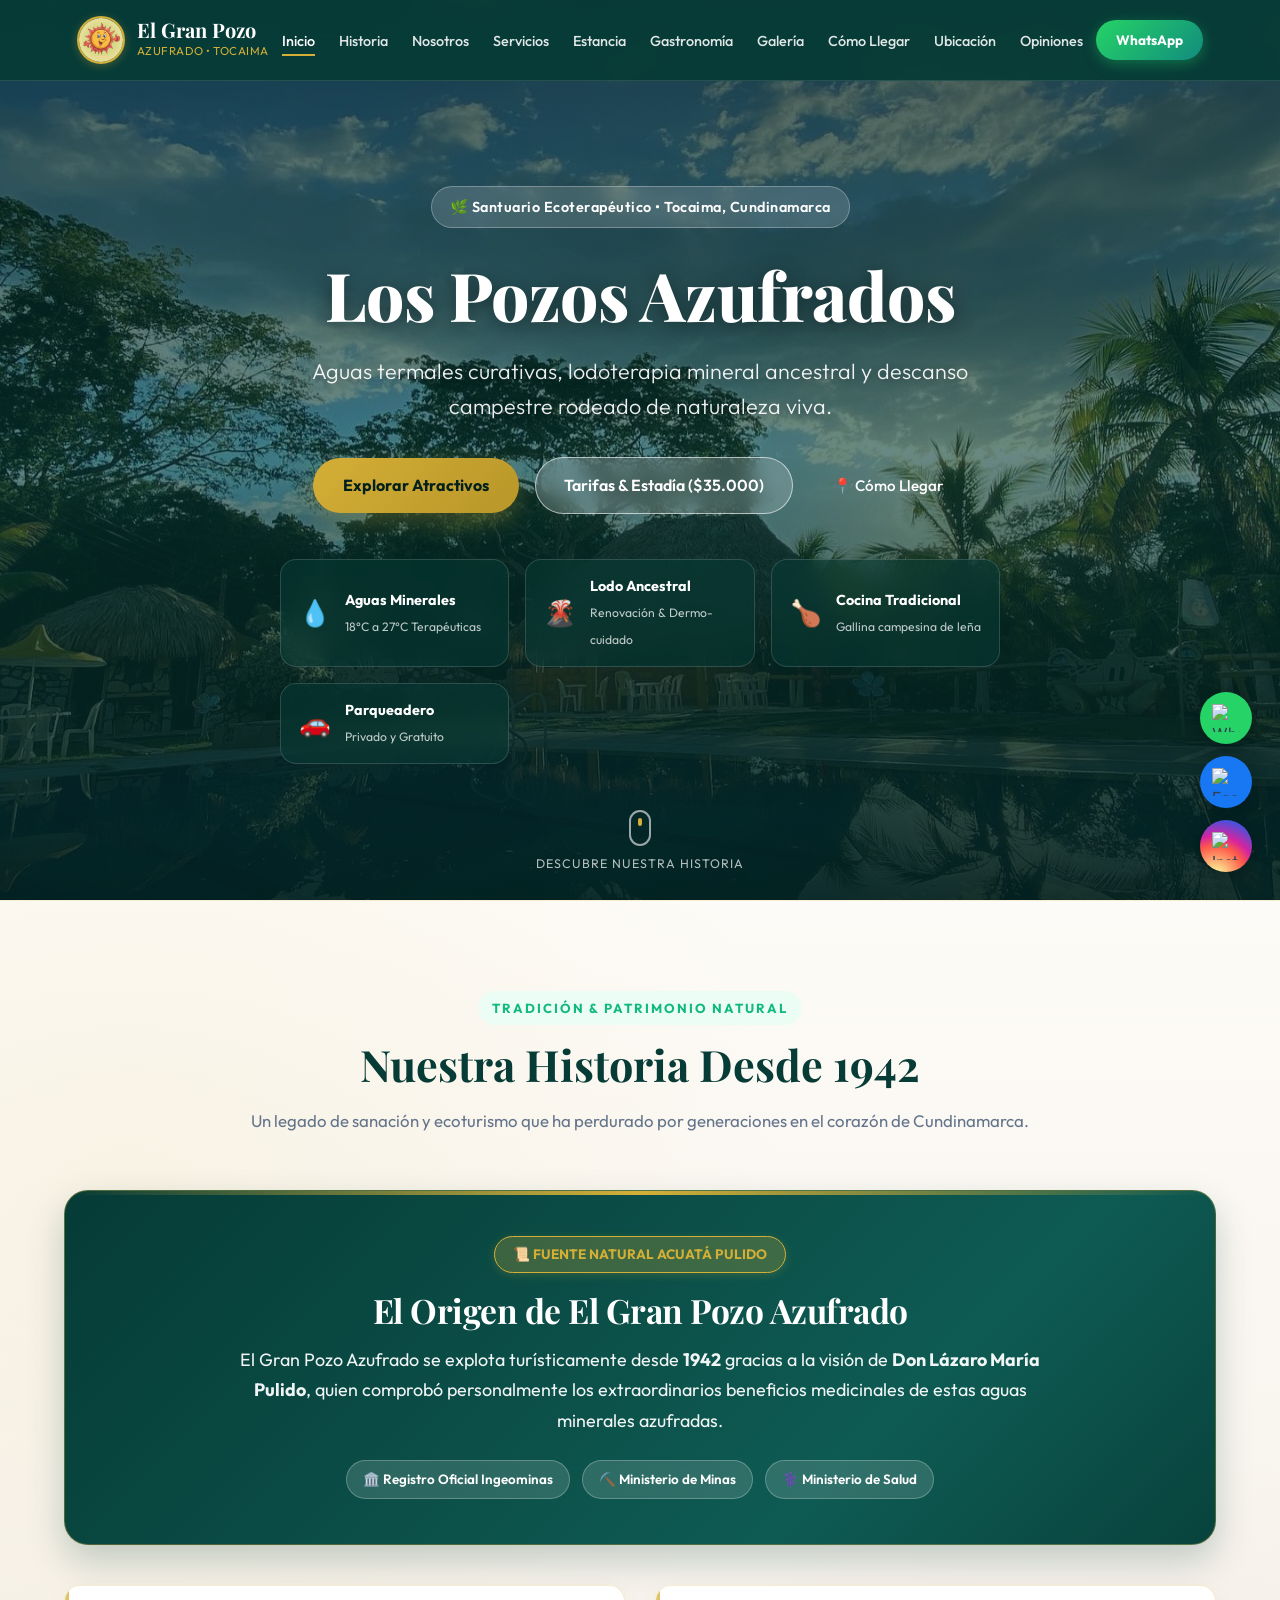
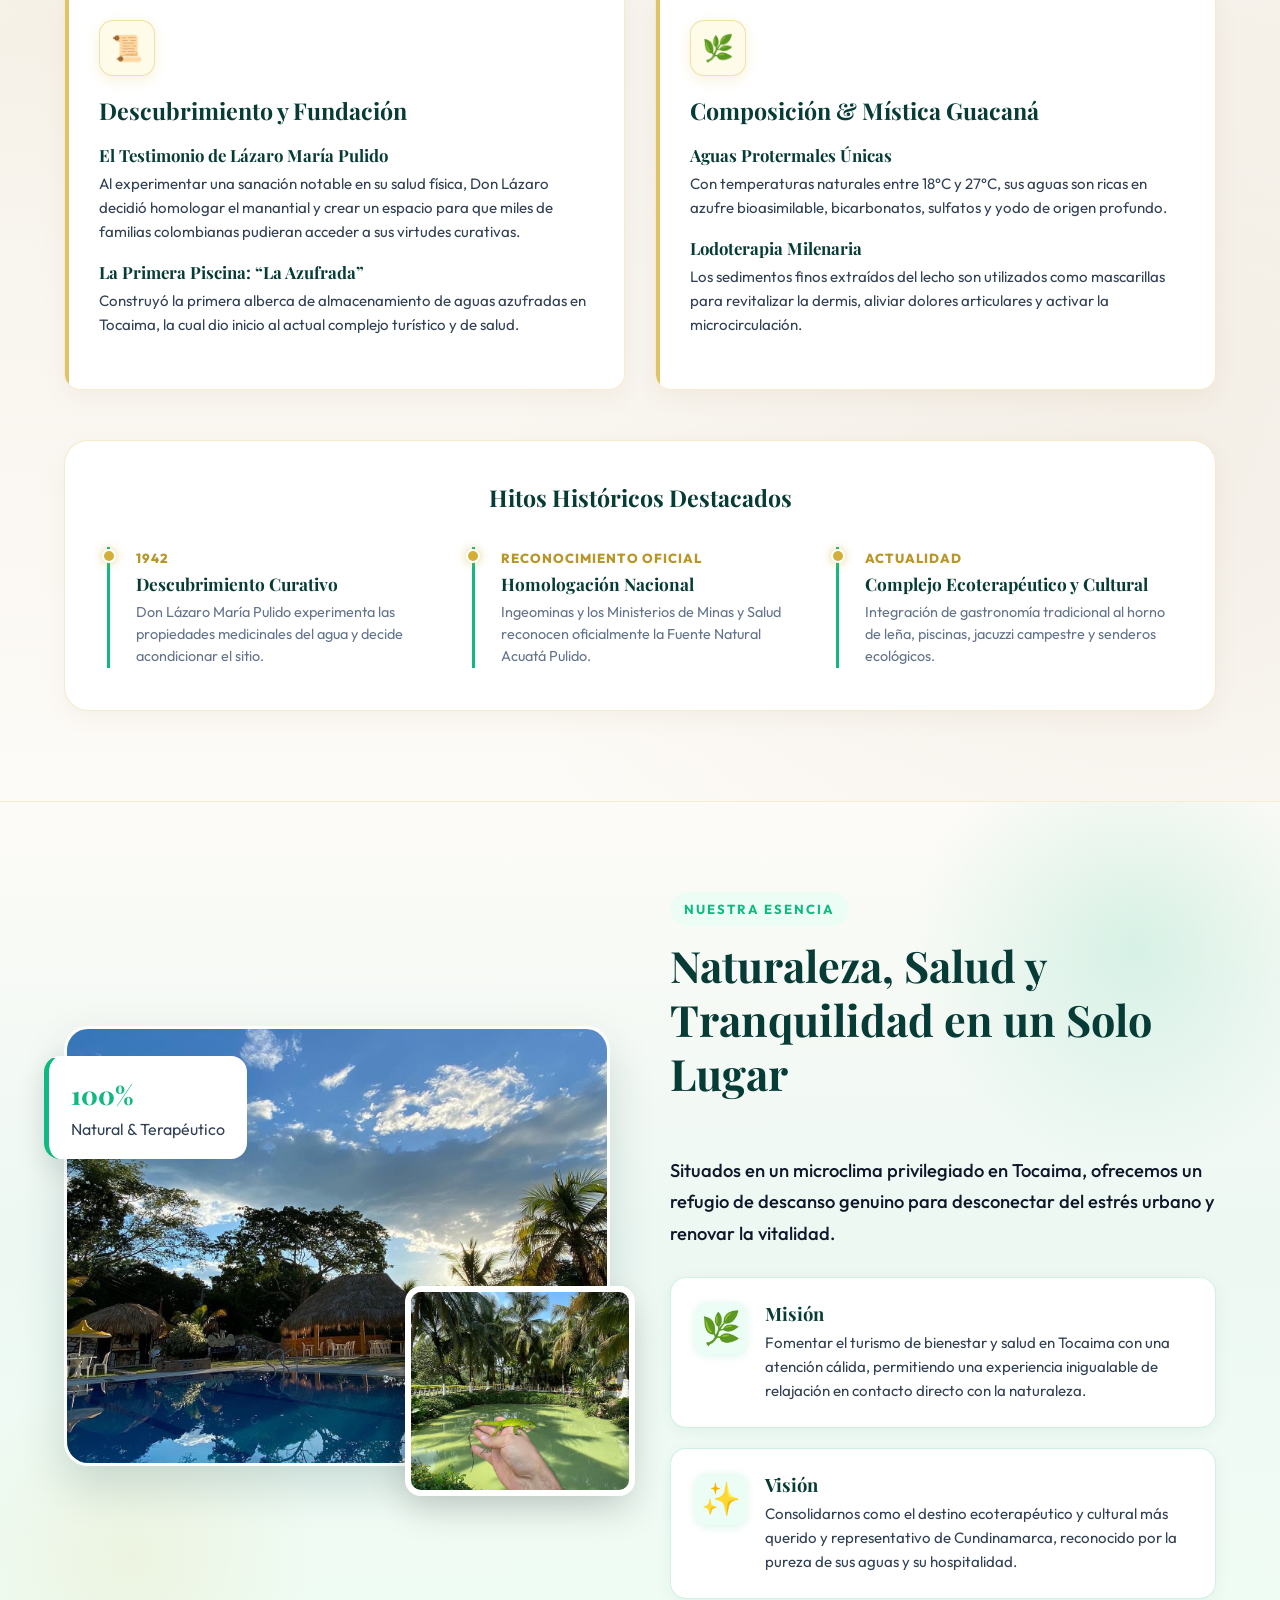
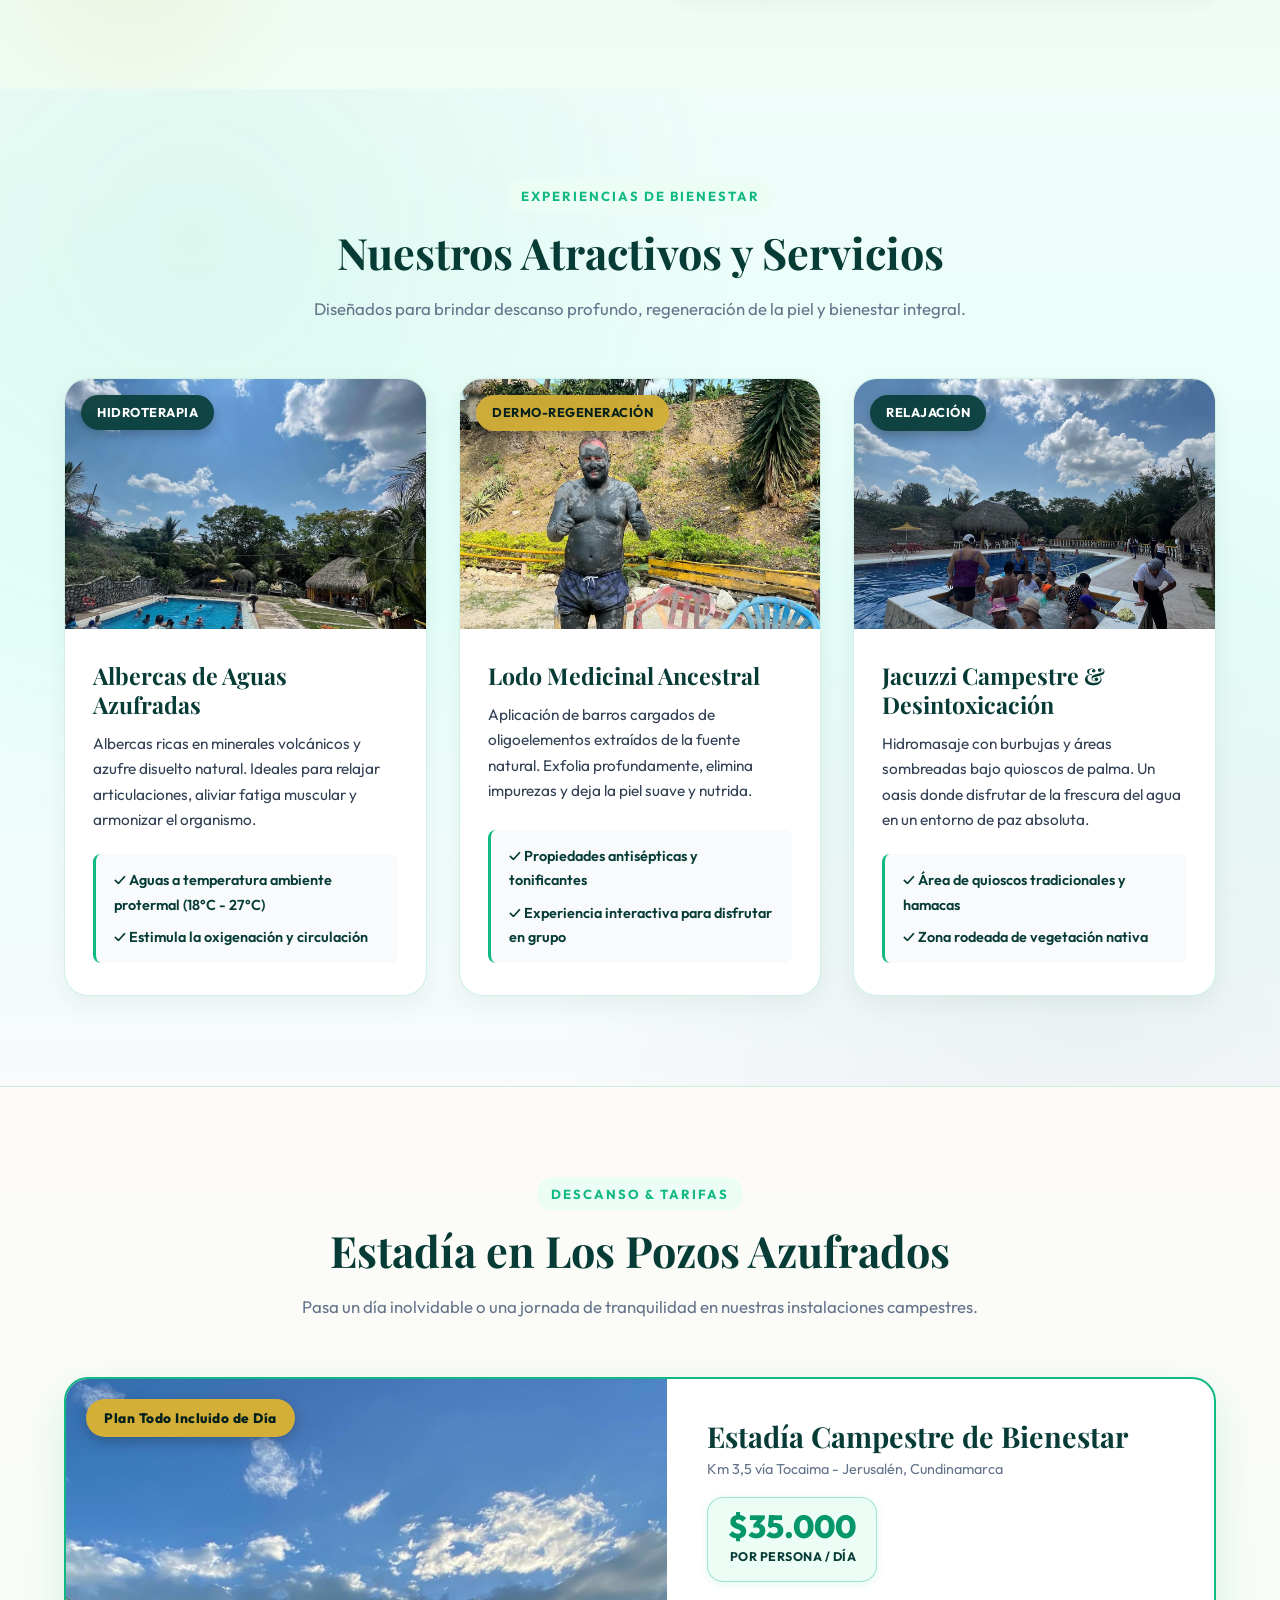
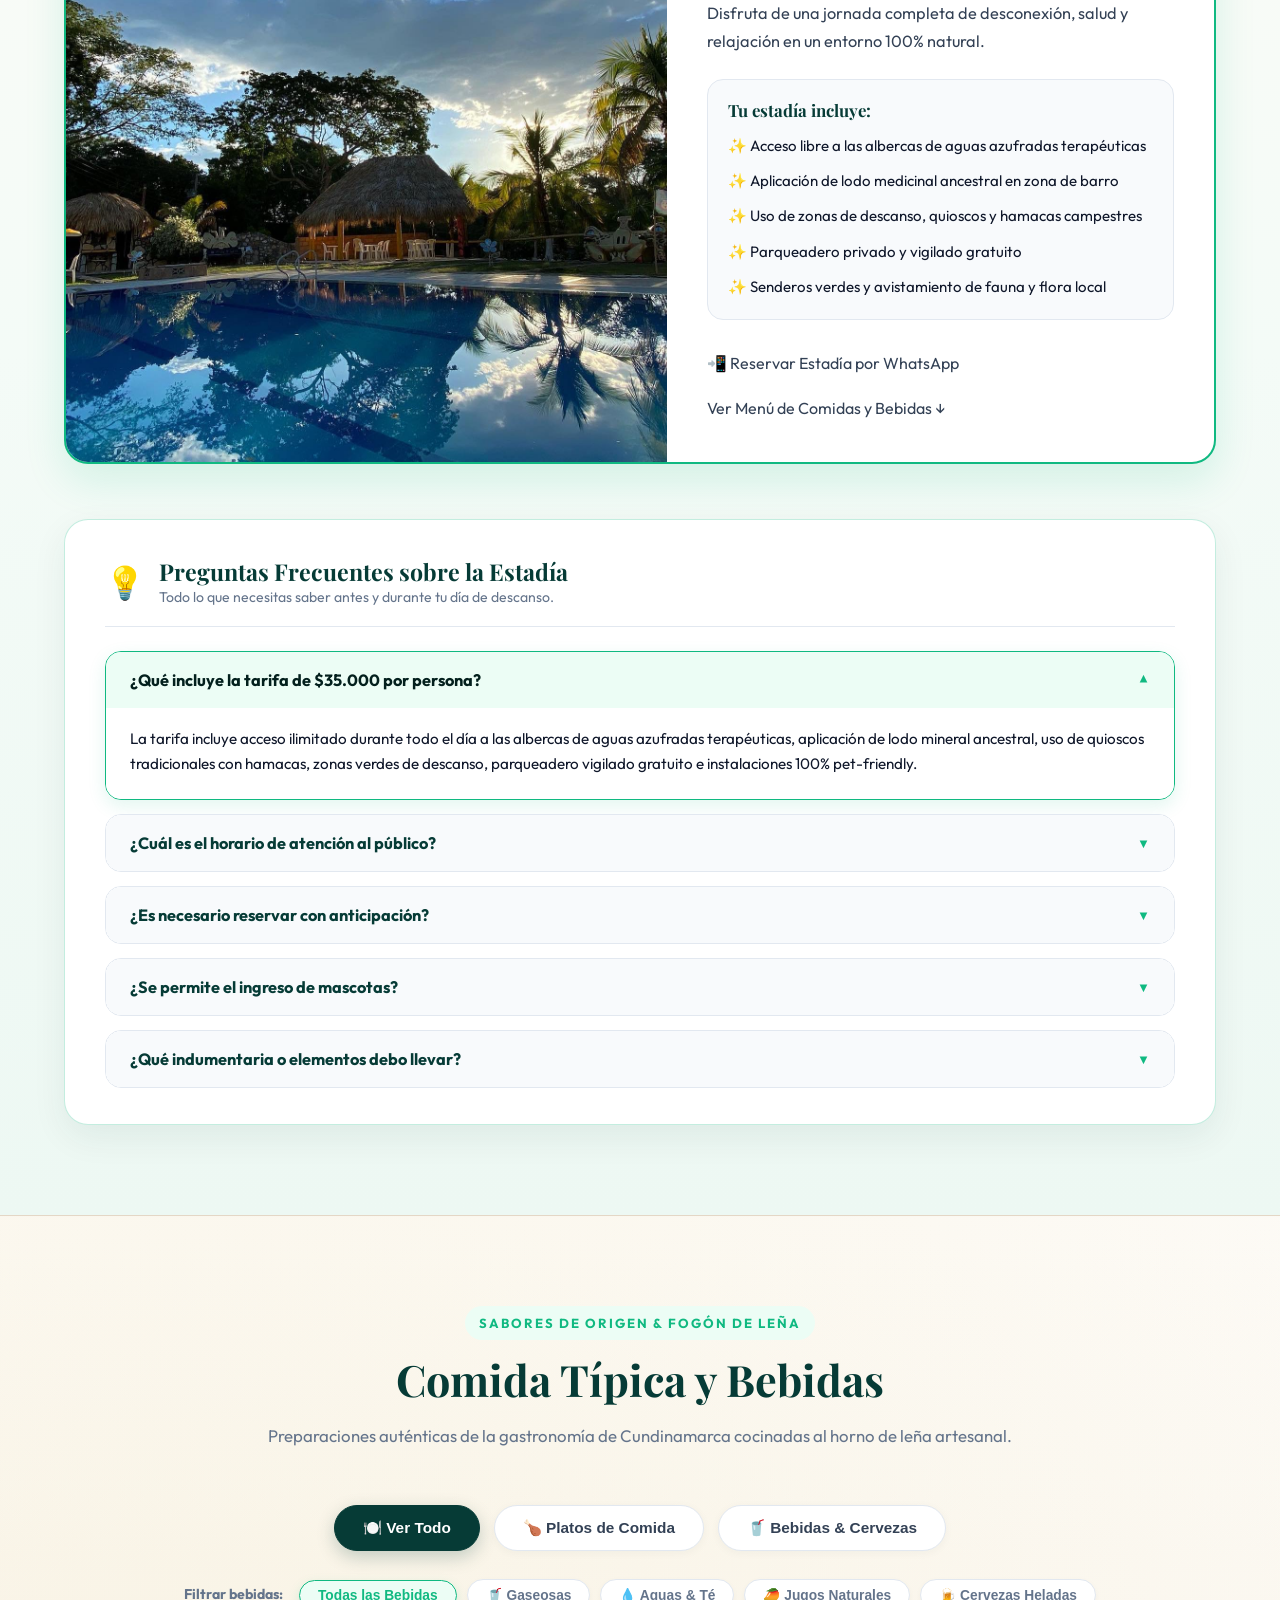
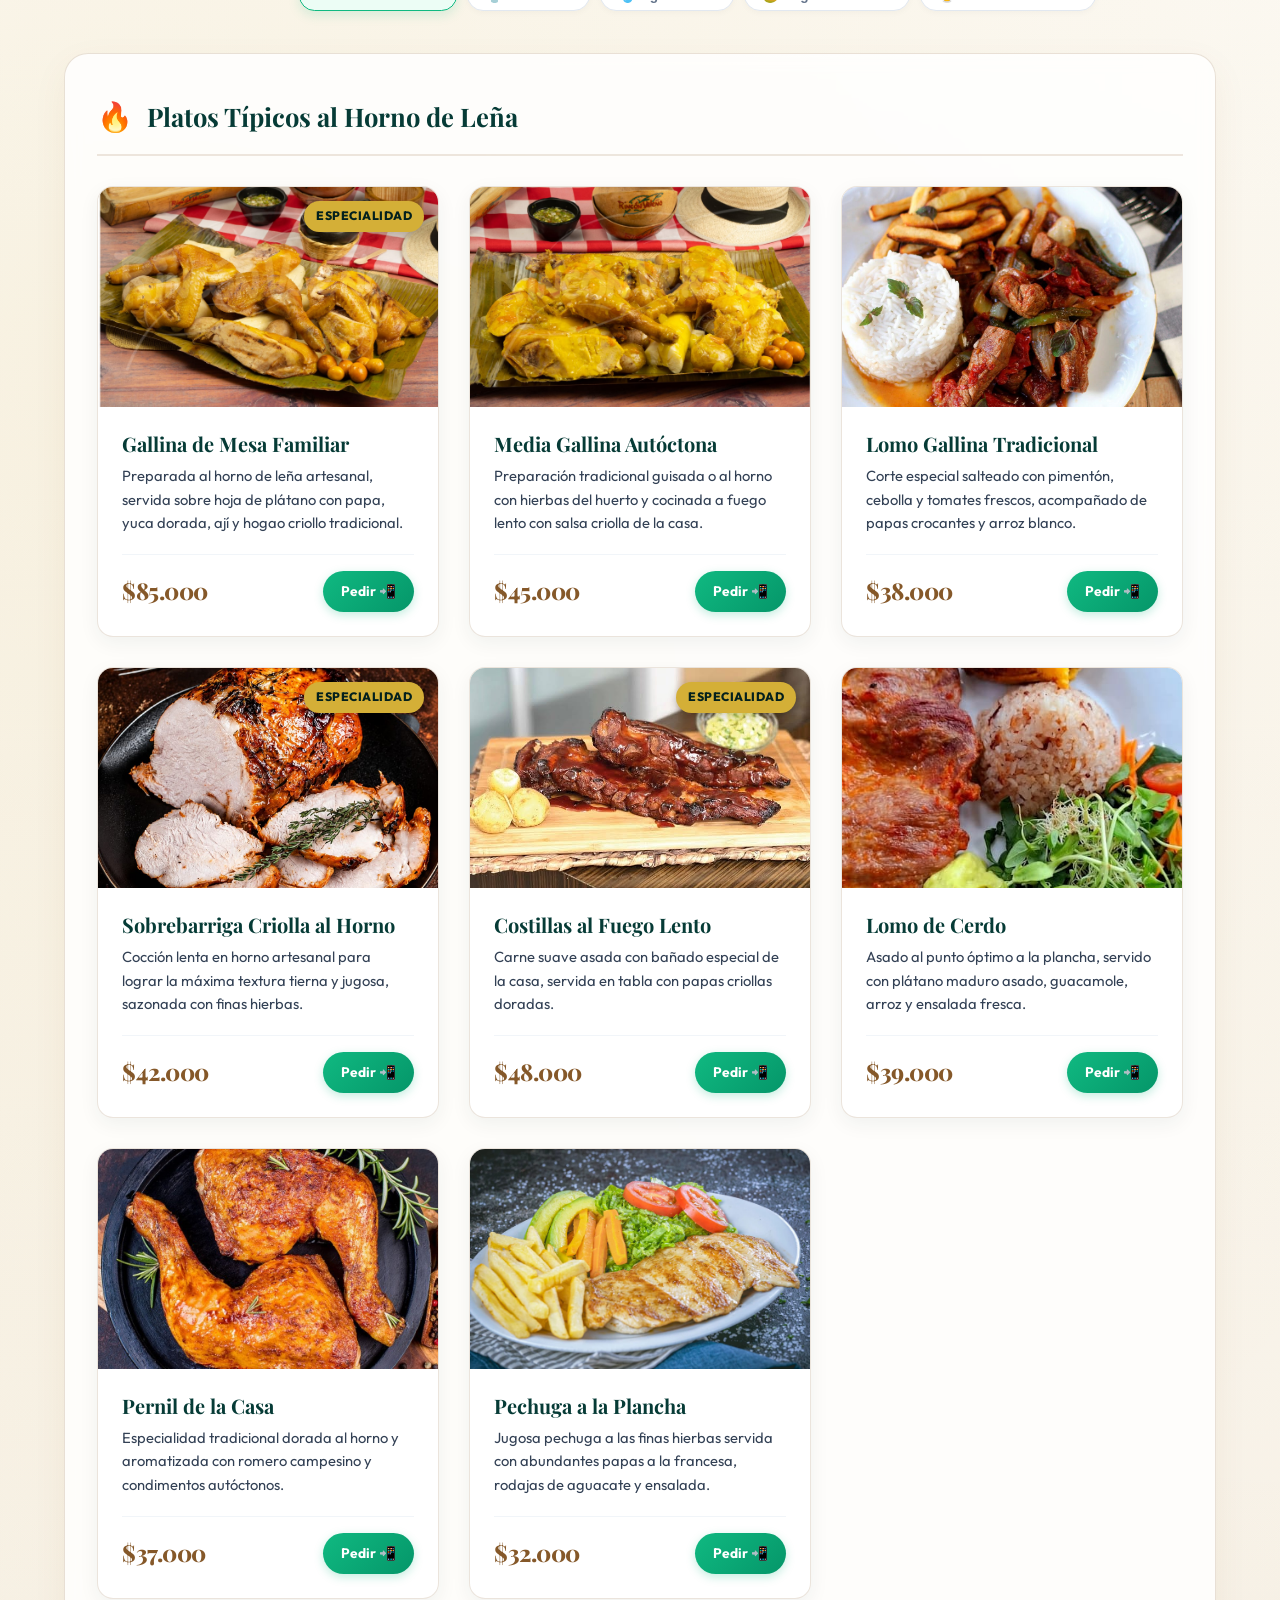
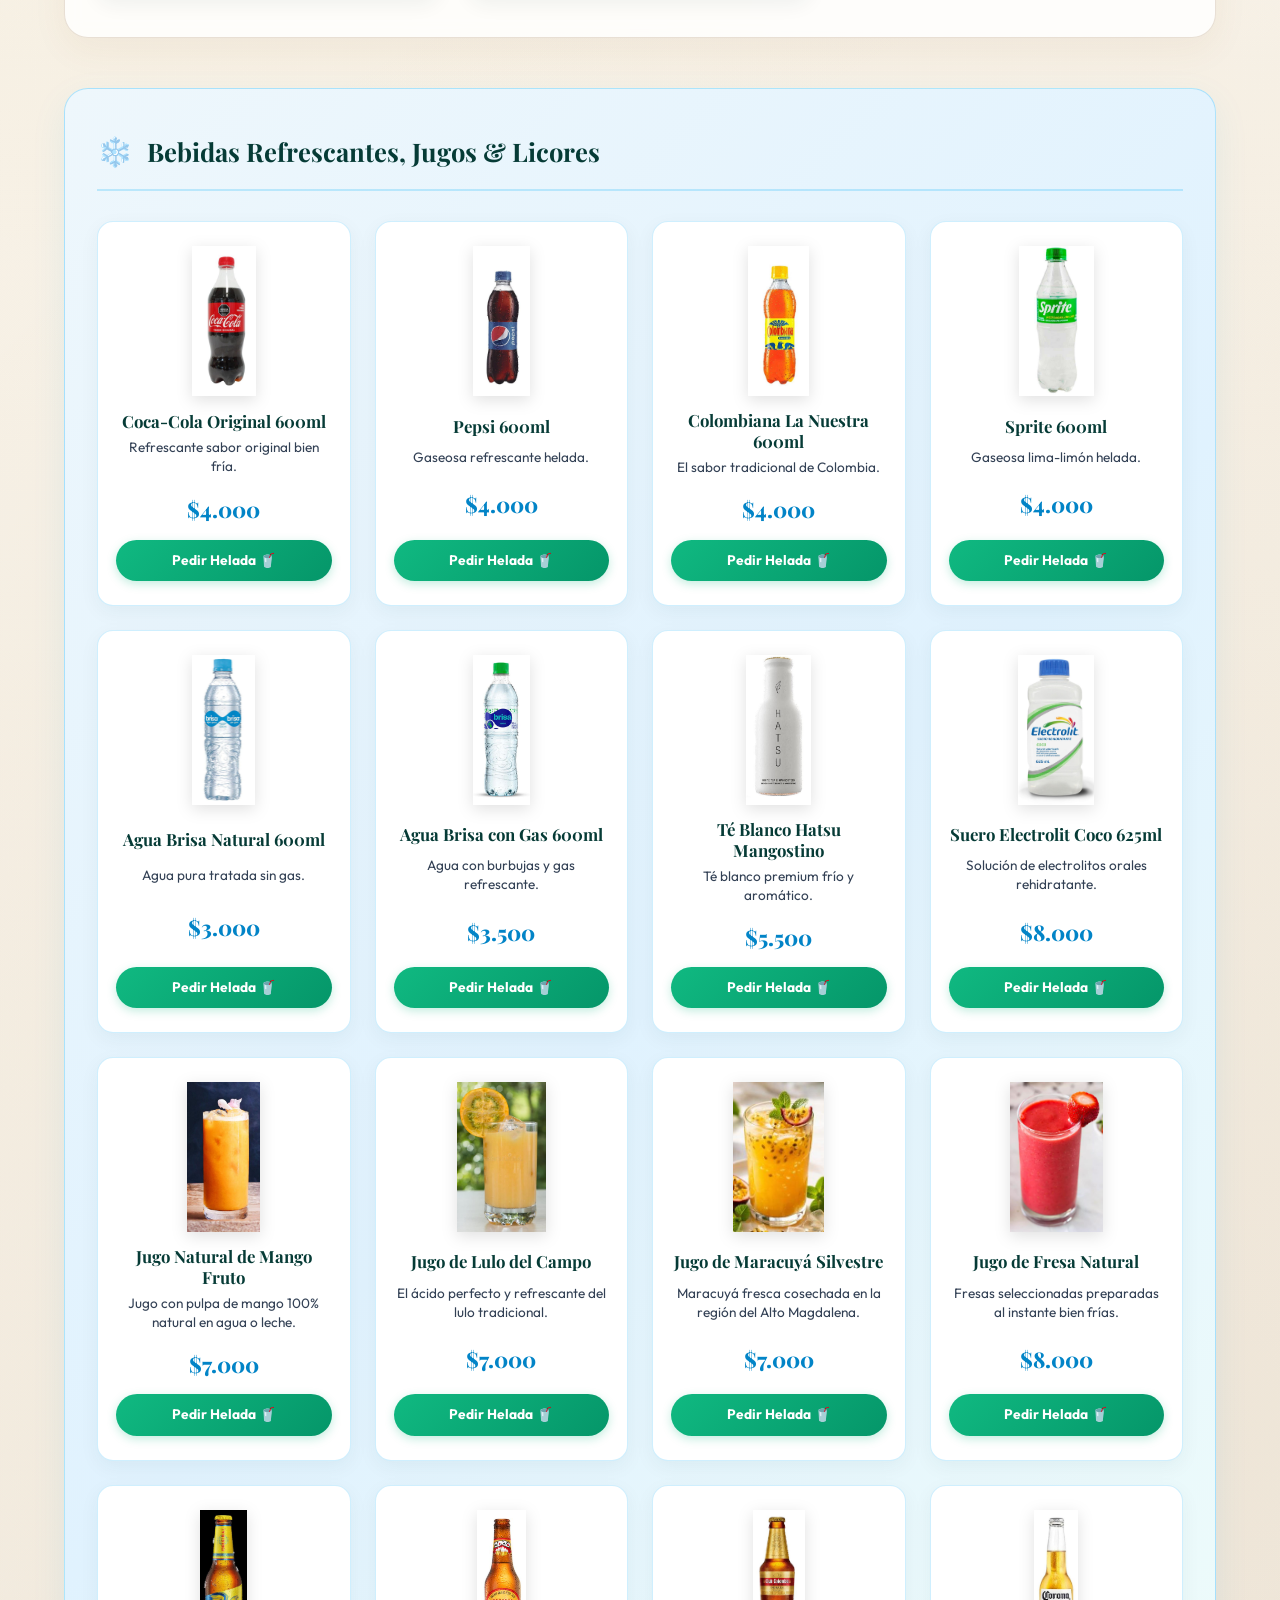
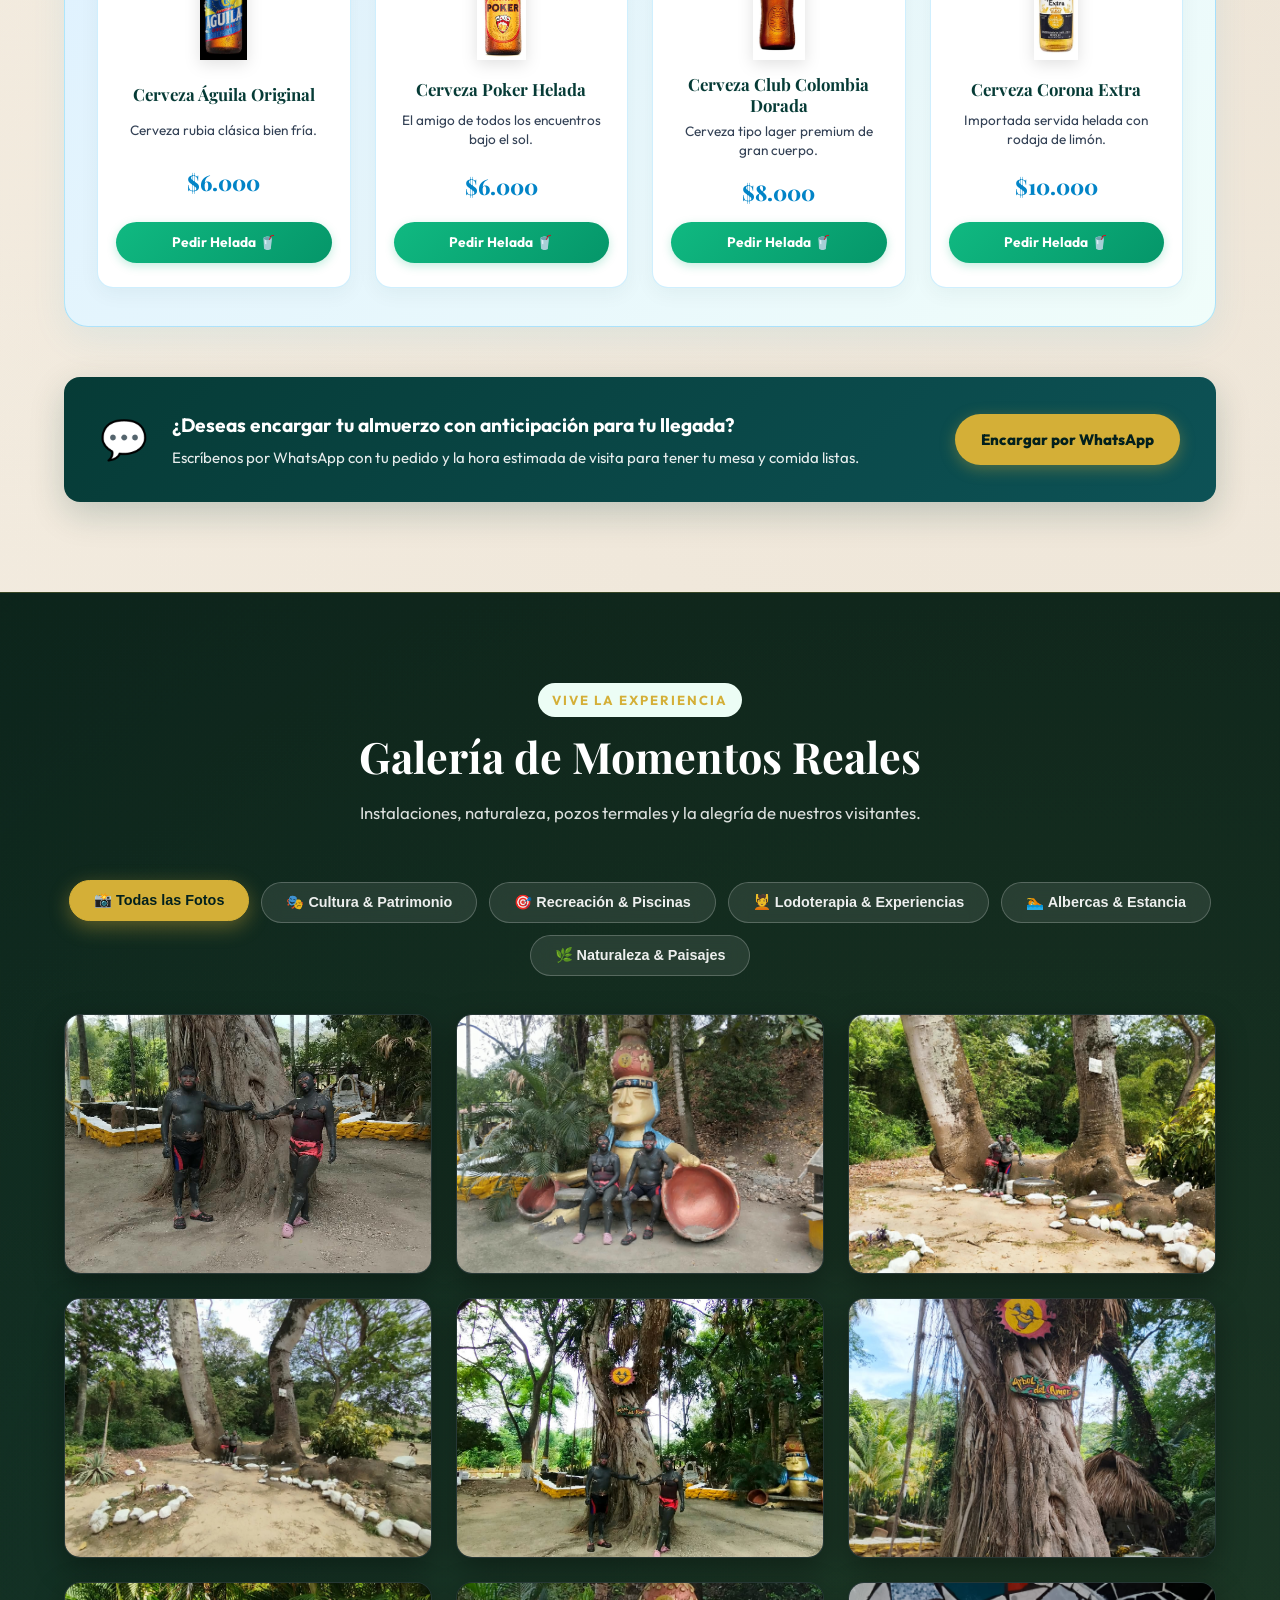
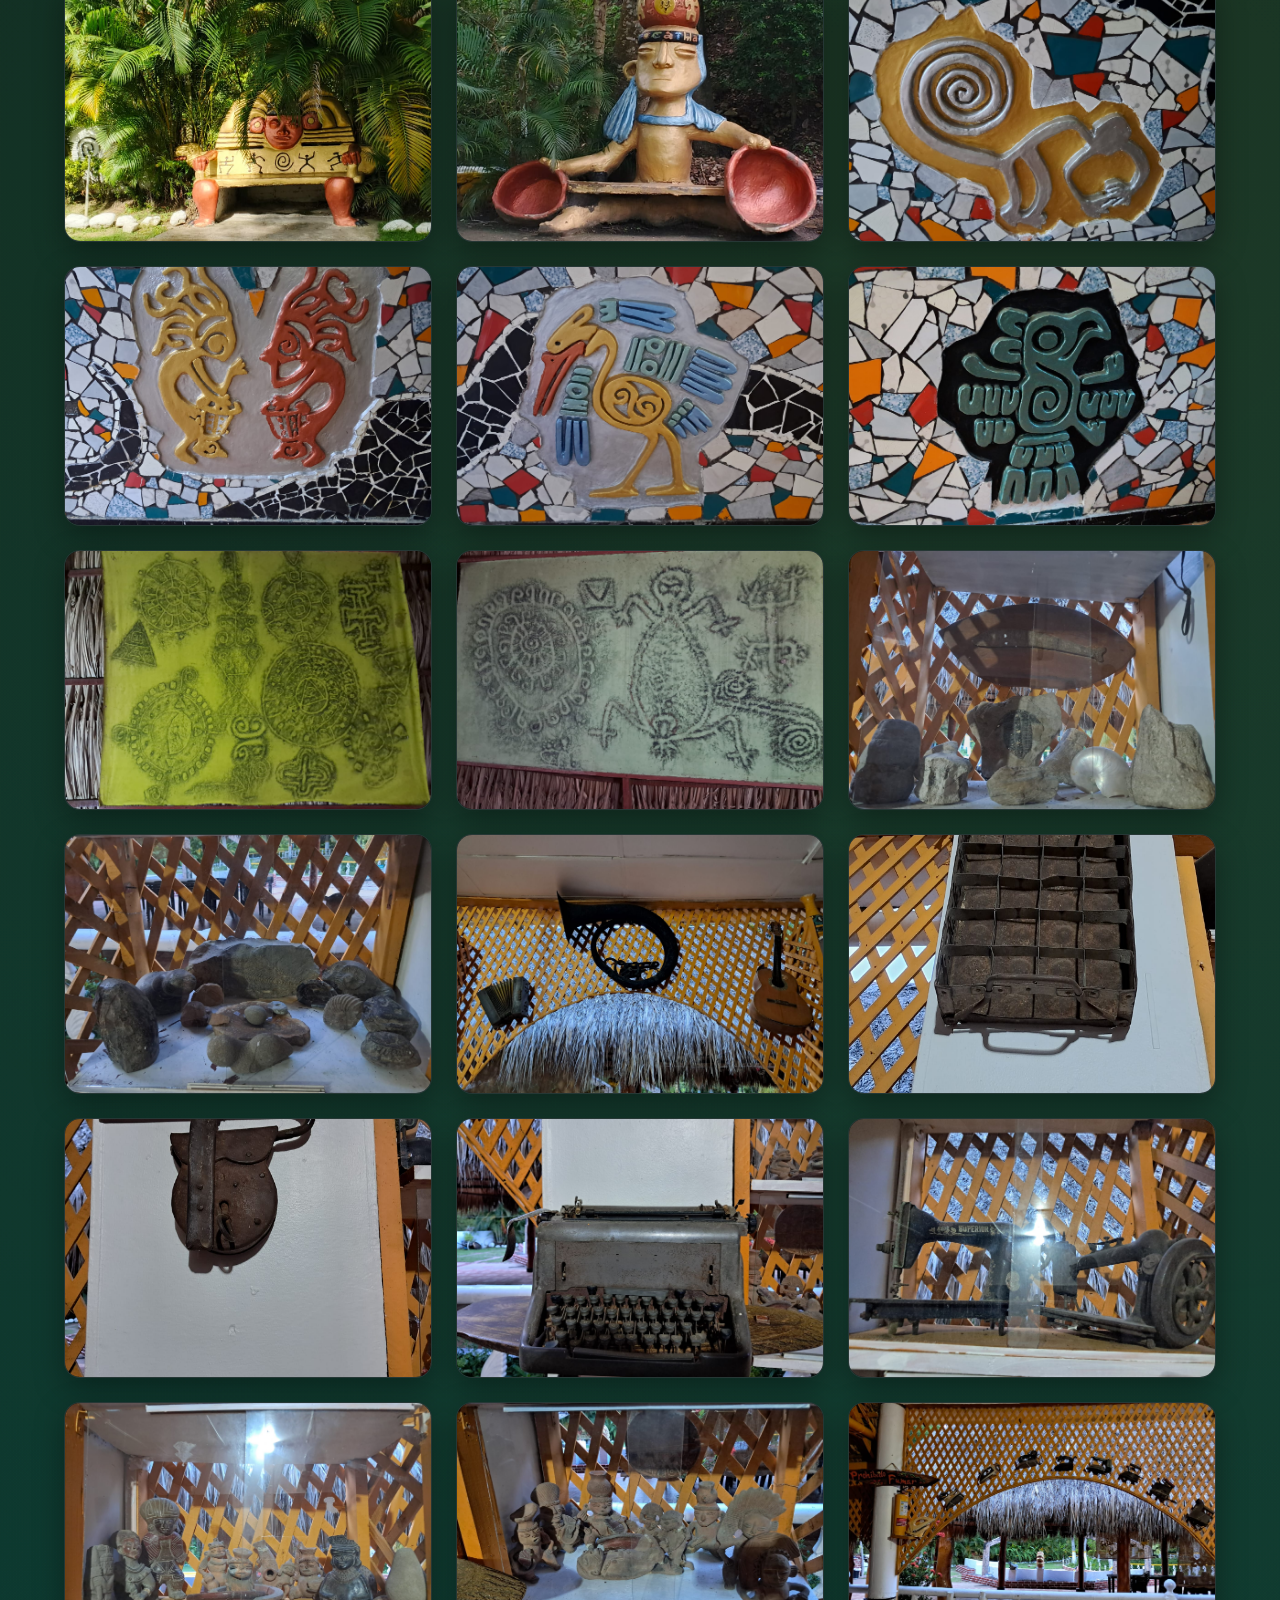
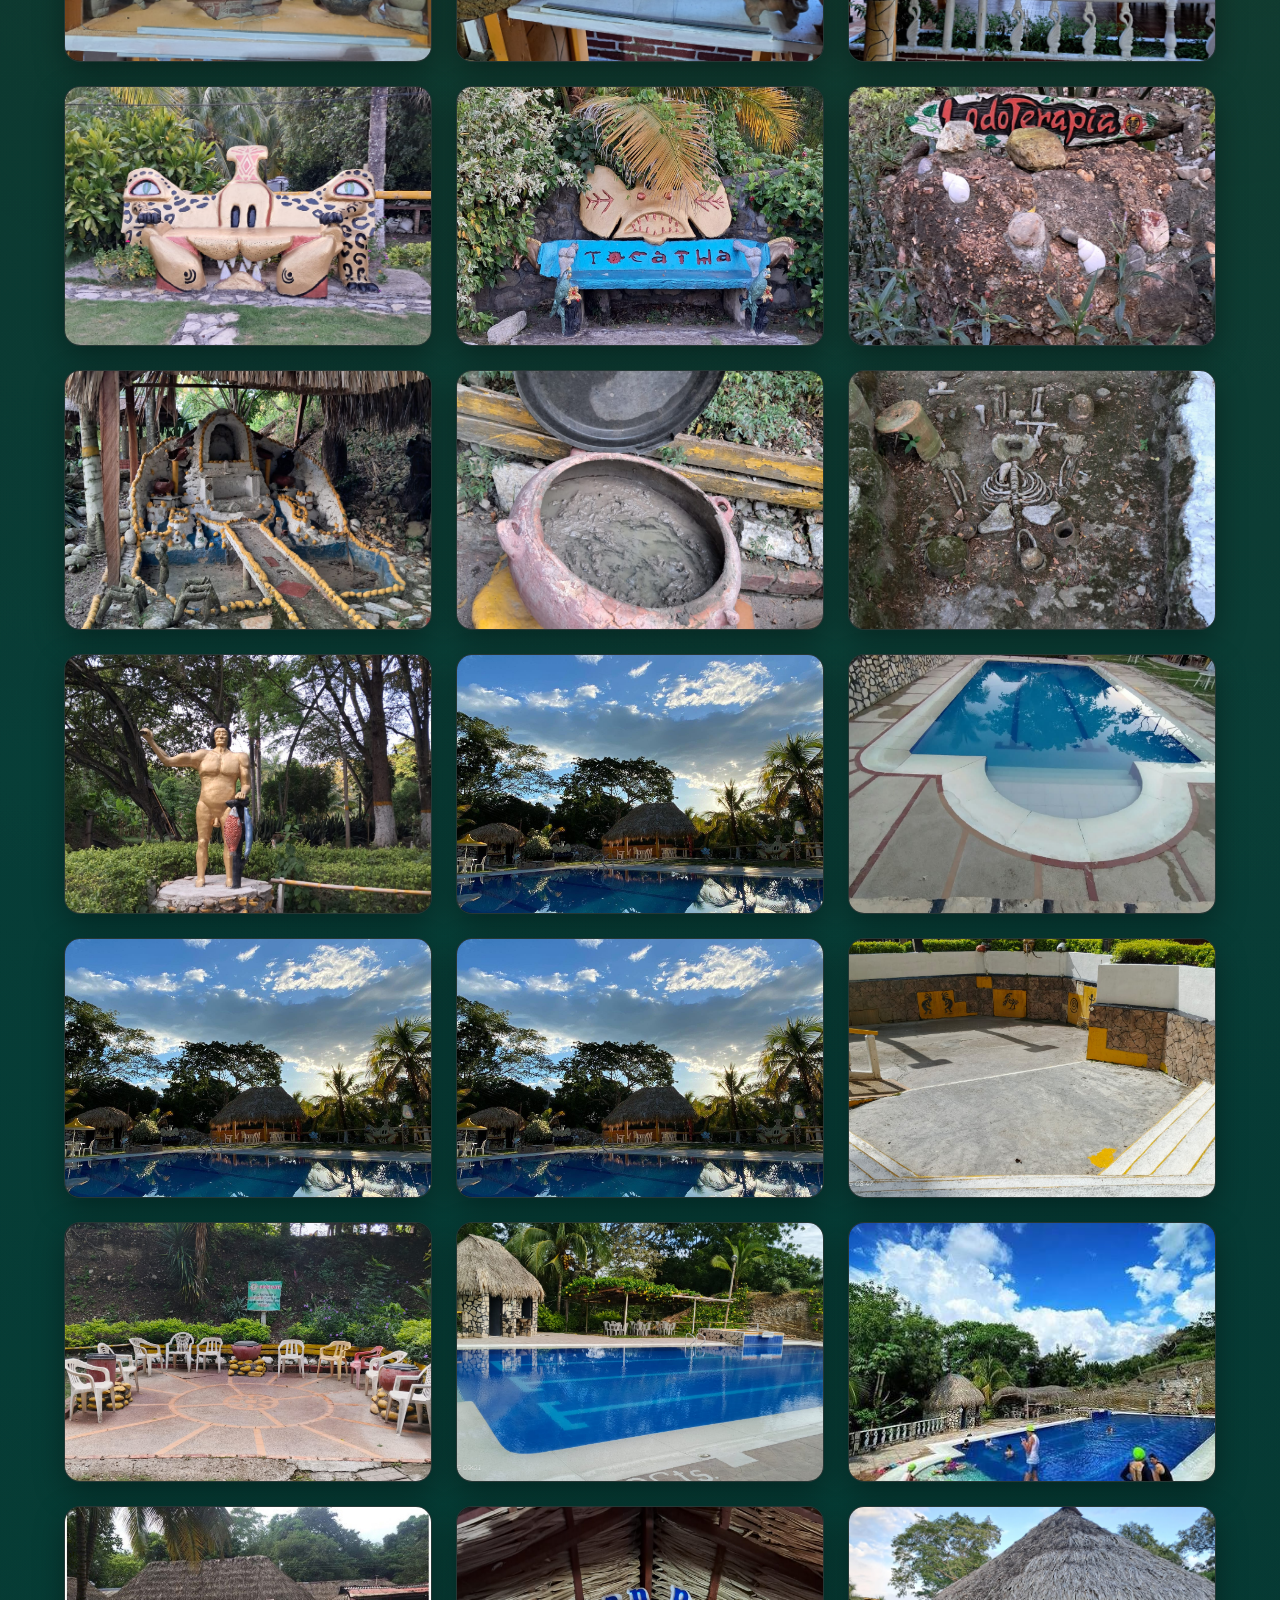
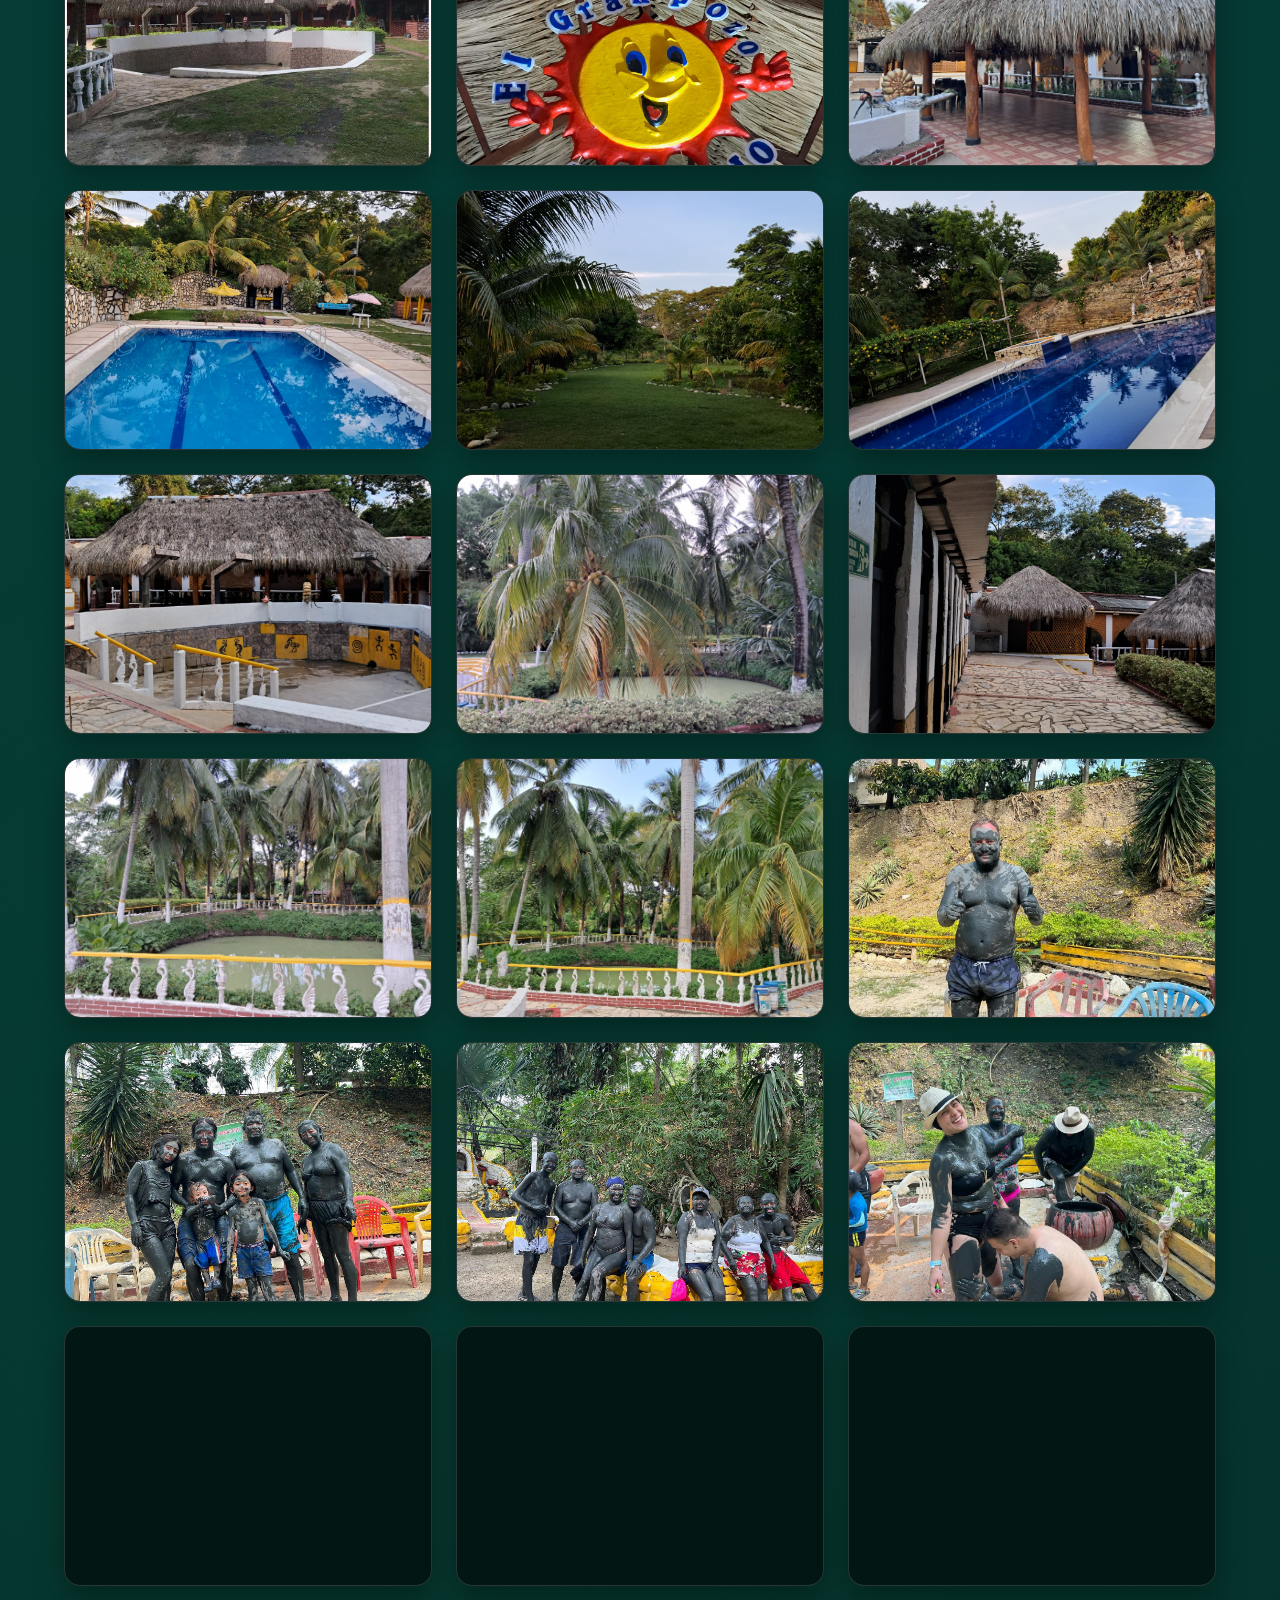
==== index.html @ b90326a6 "Add files via upload" ====
<!DOCTYPE html>
<html lang="es">
<head>
    <meta charset="UTF-8">
    <meta http-equiv="refresh" content="0; url=html/index.html">
    <title>Redirigiendo a El Gran Pozo Azufrado...</title>
    <script>
        window.location.href = "html/index.html";
    </script>
</head>
<body>
    <p>Redirigiendo a <a href="html/index.html">El Gran Pozo Azufrado</a>...</p>
</body>
</html>
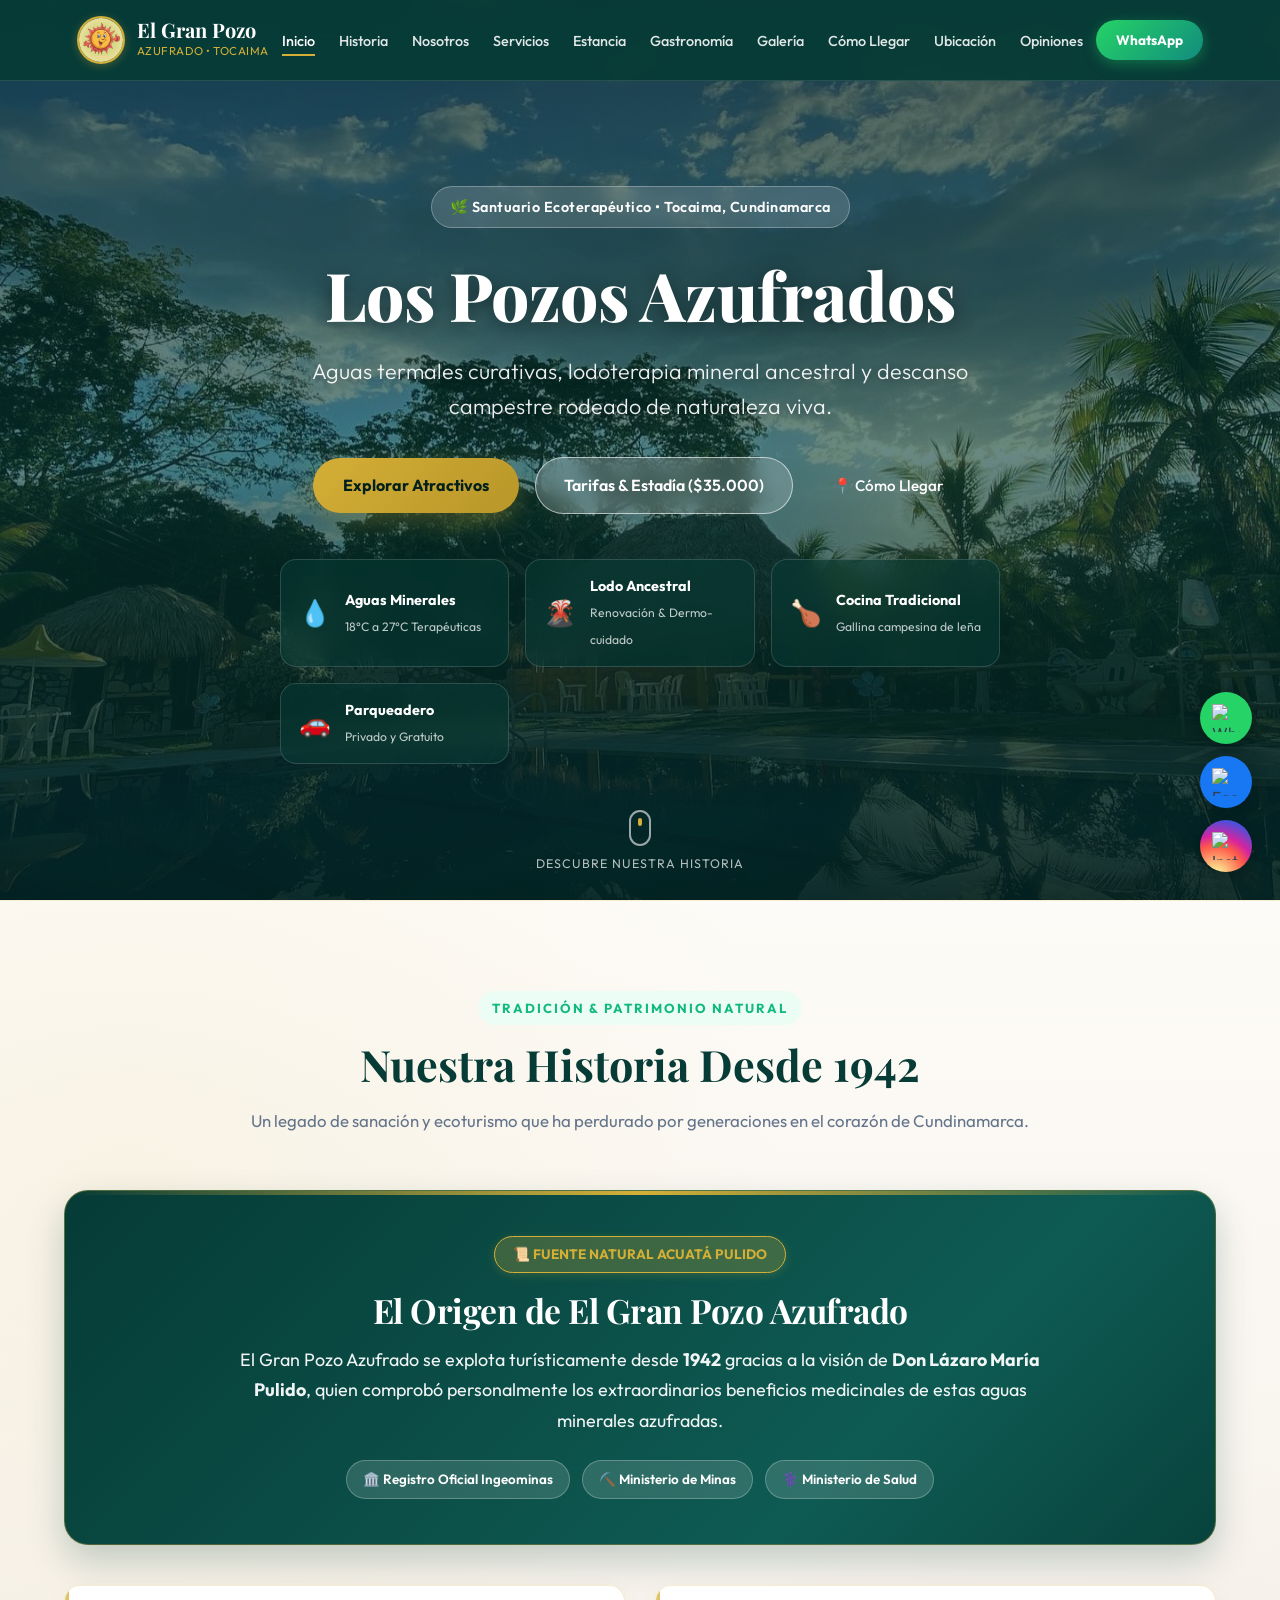
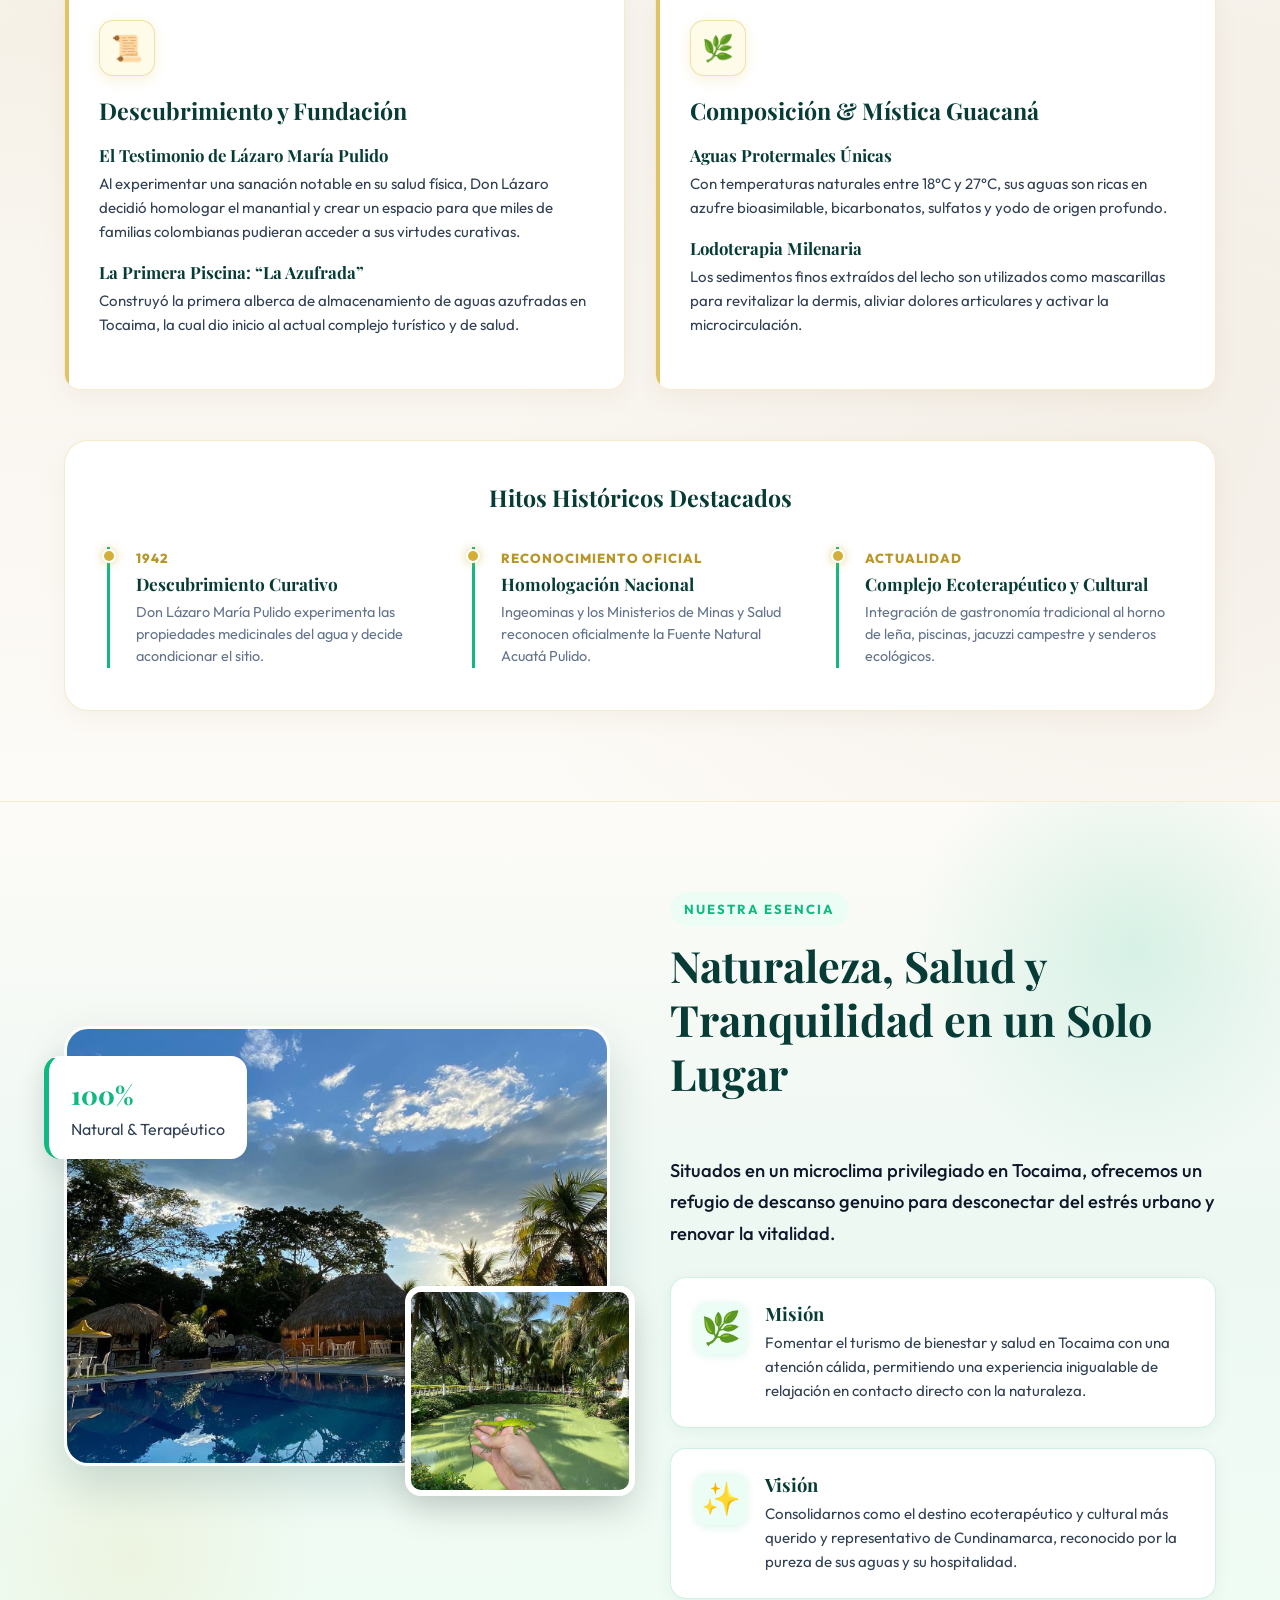
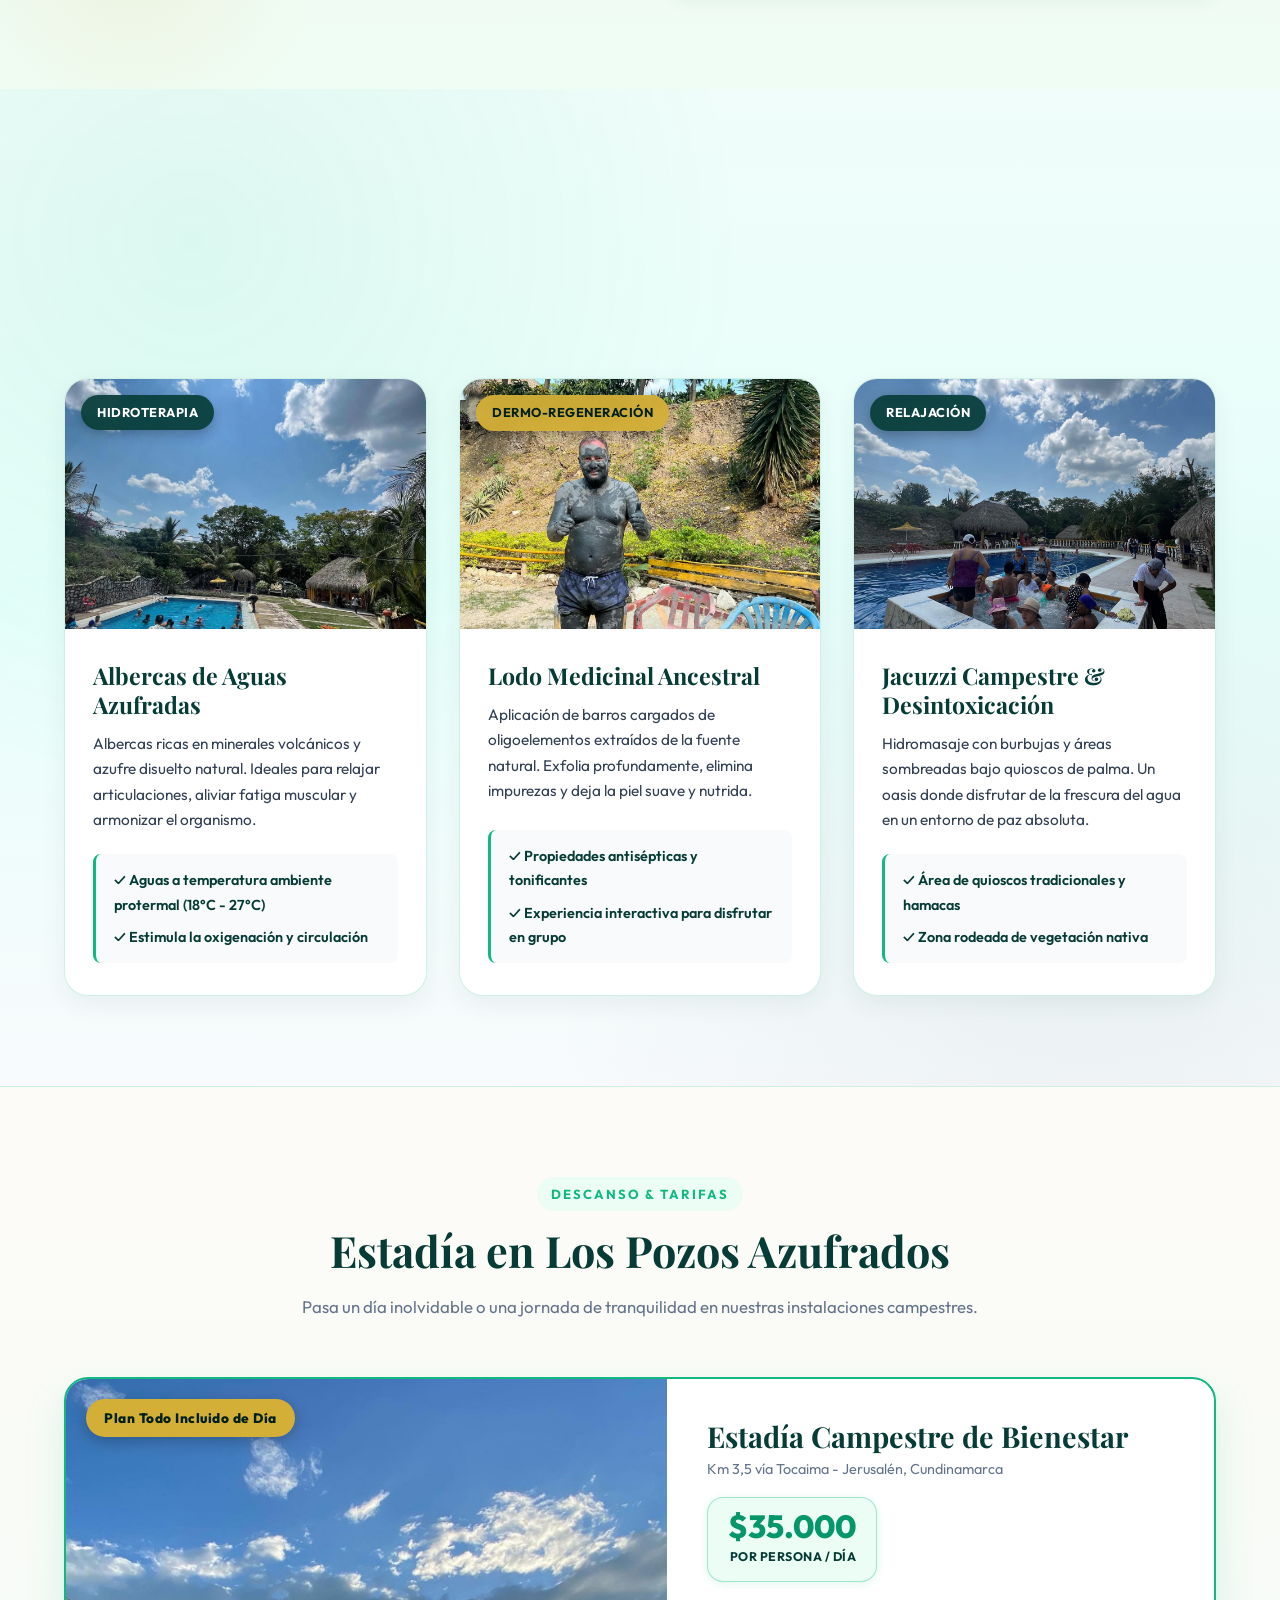
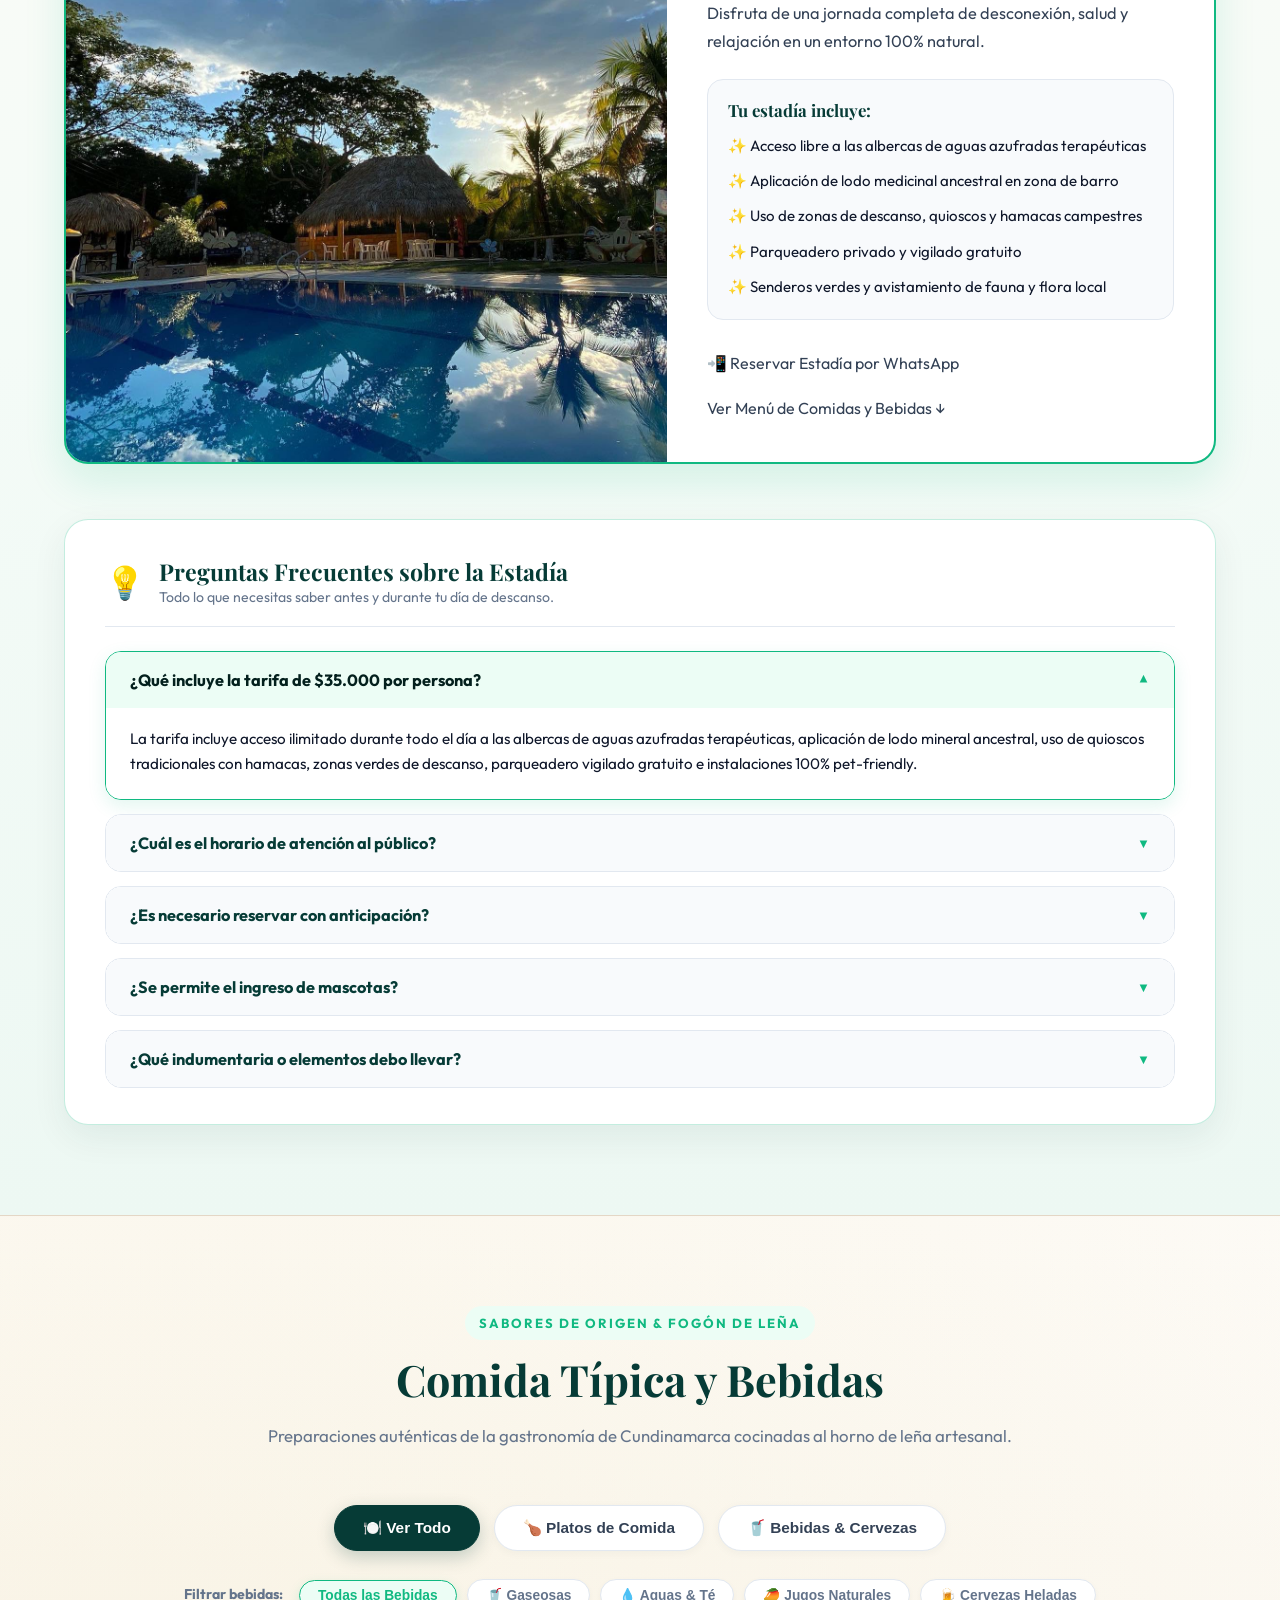
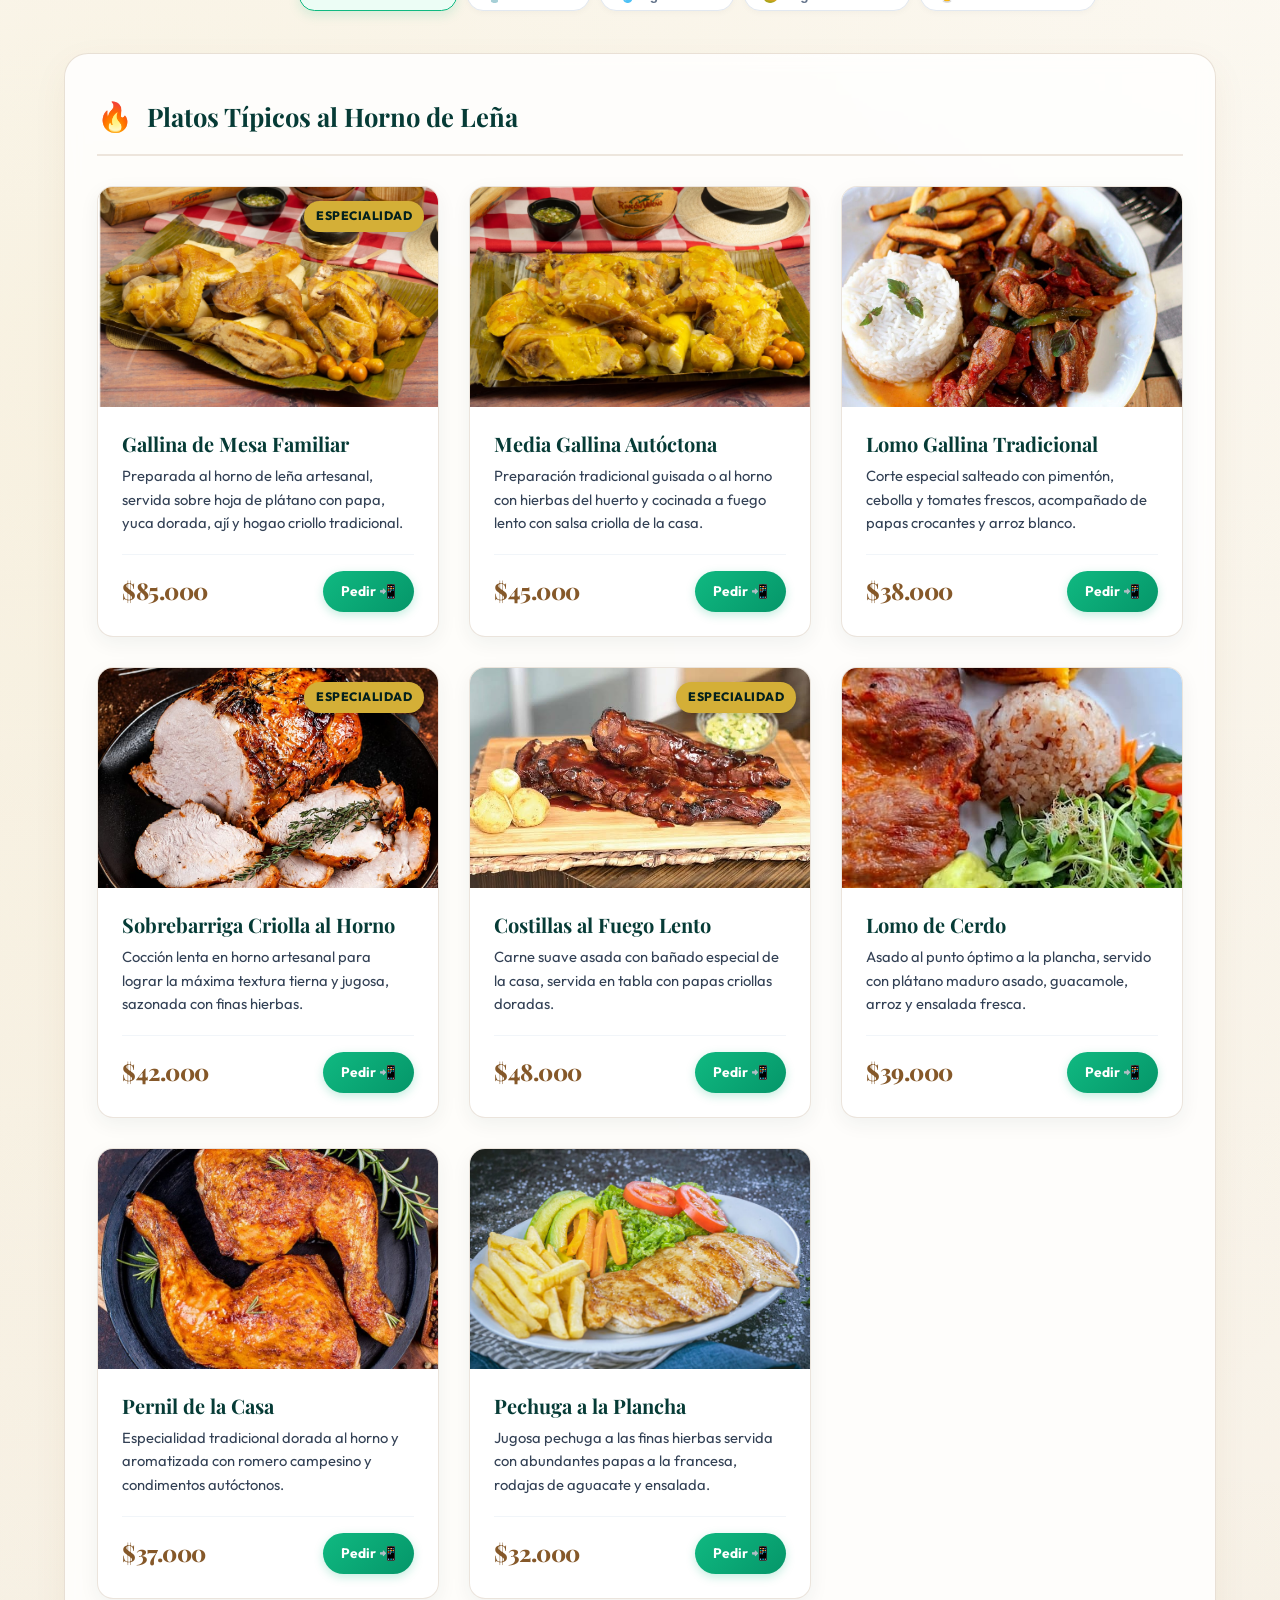
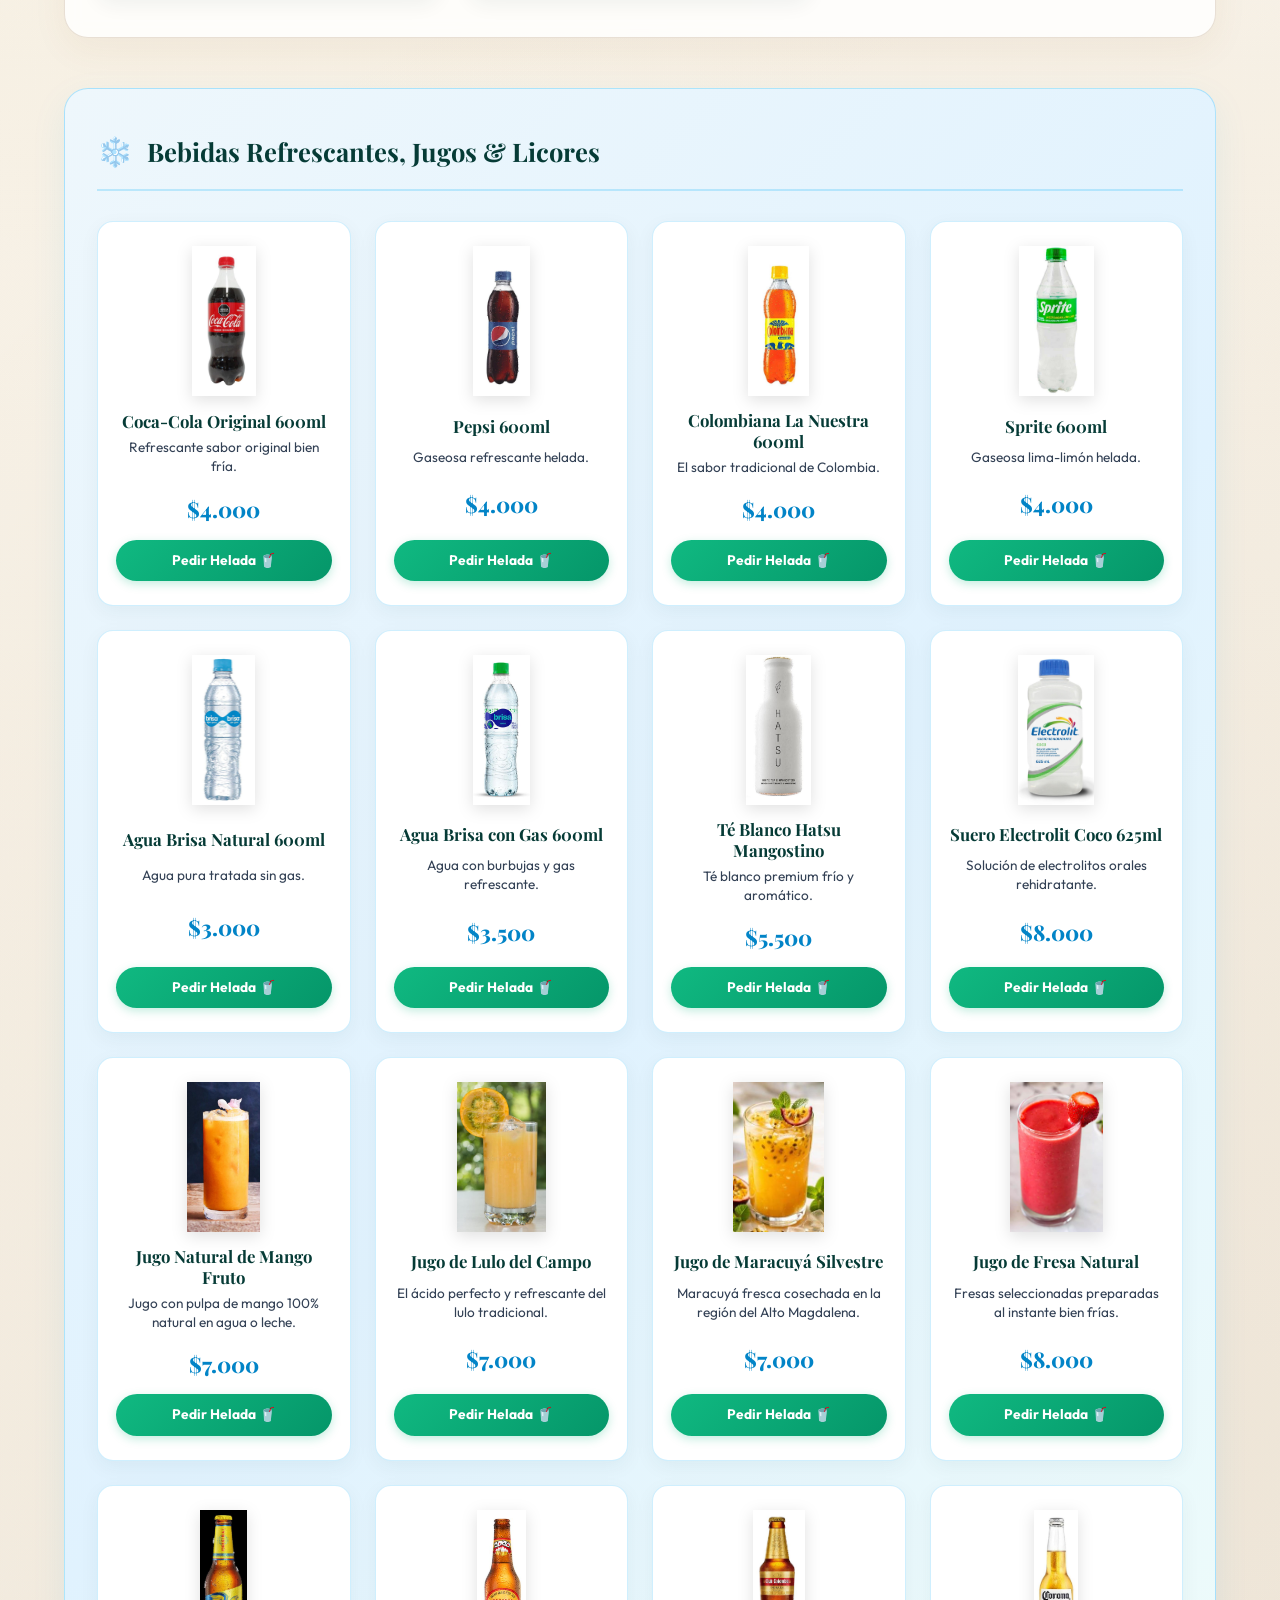
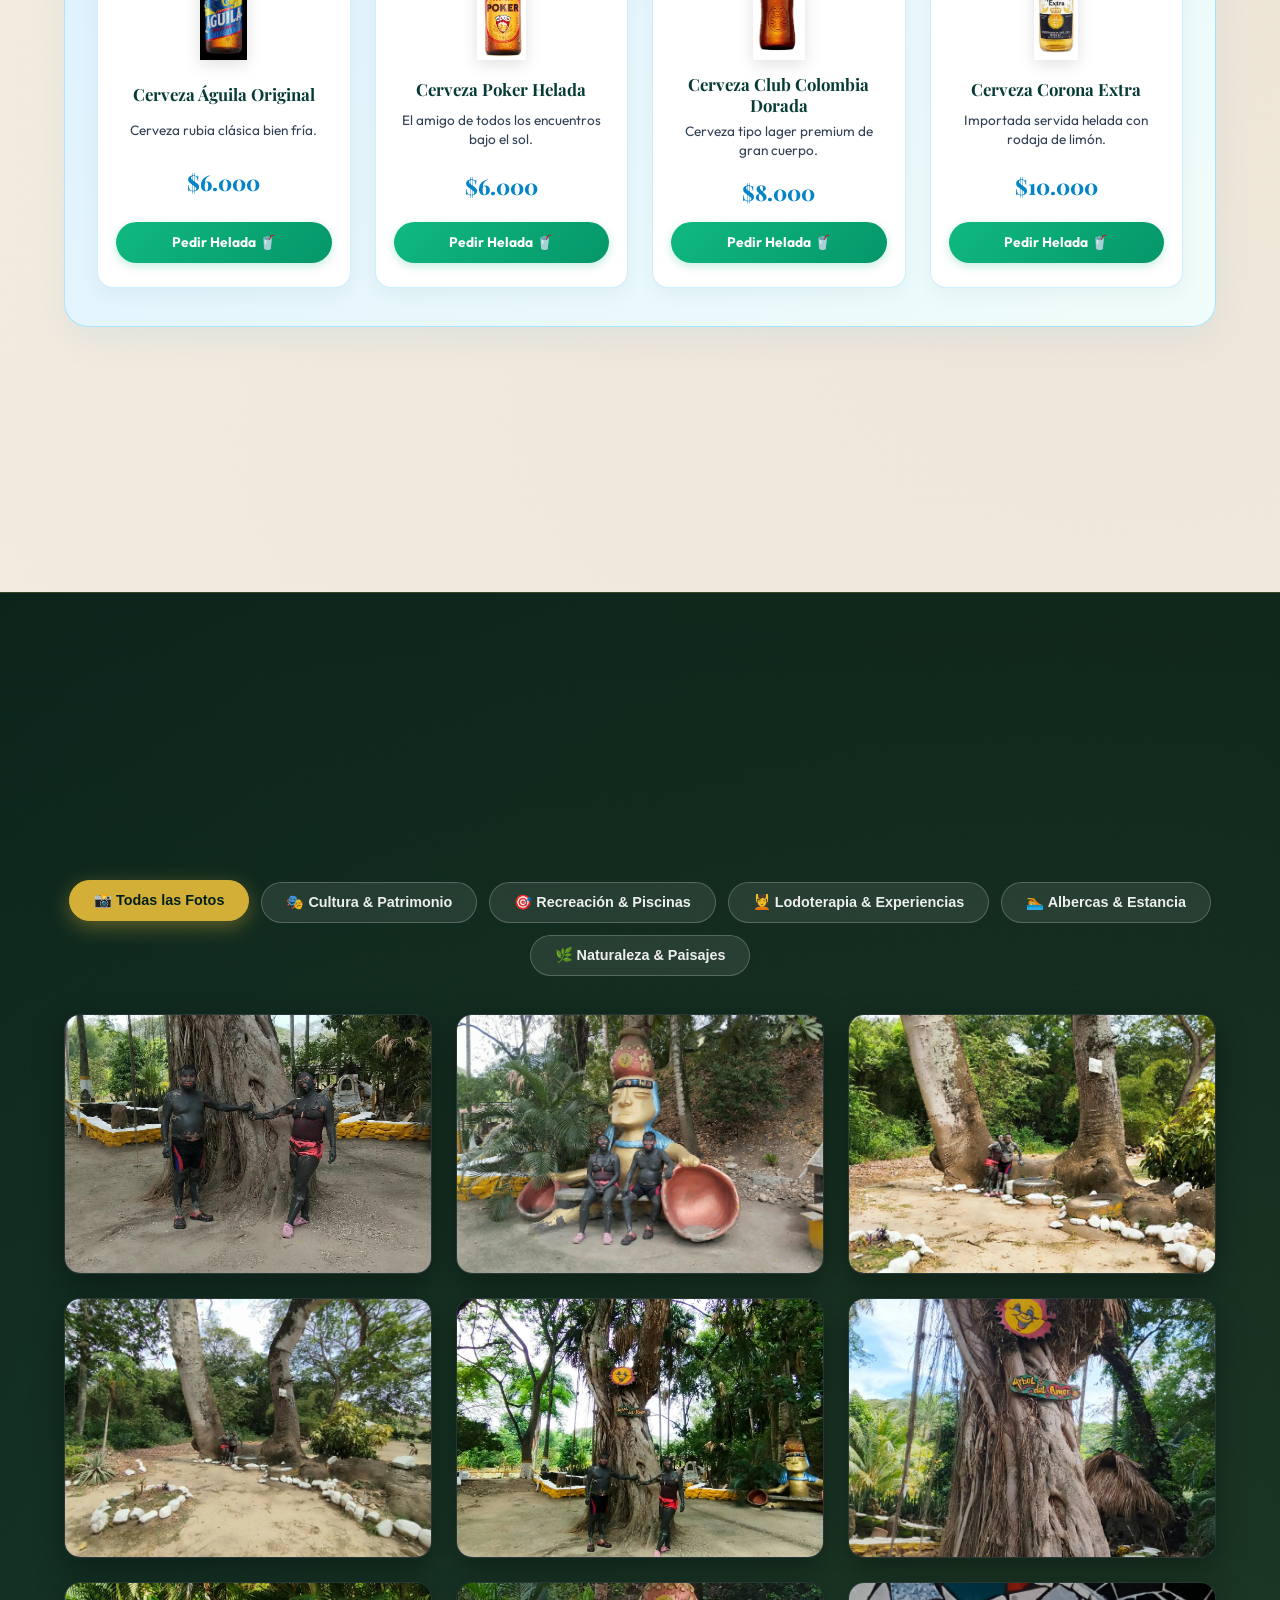
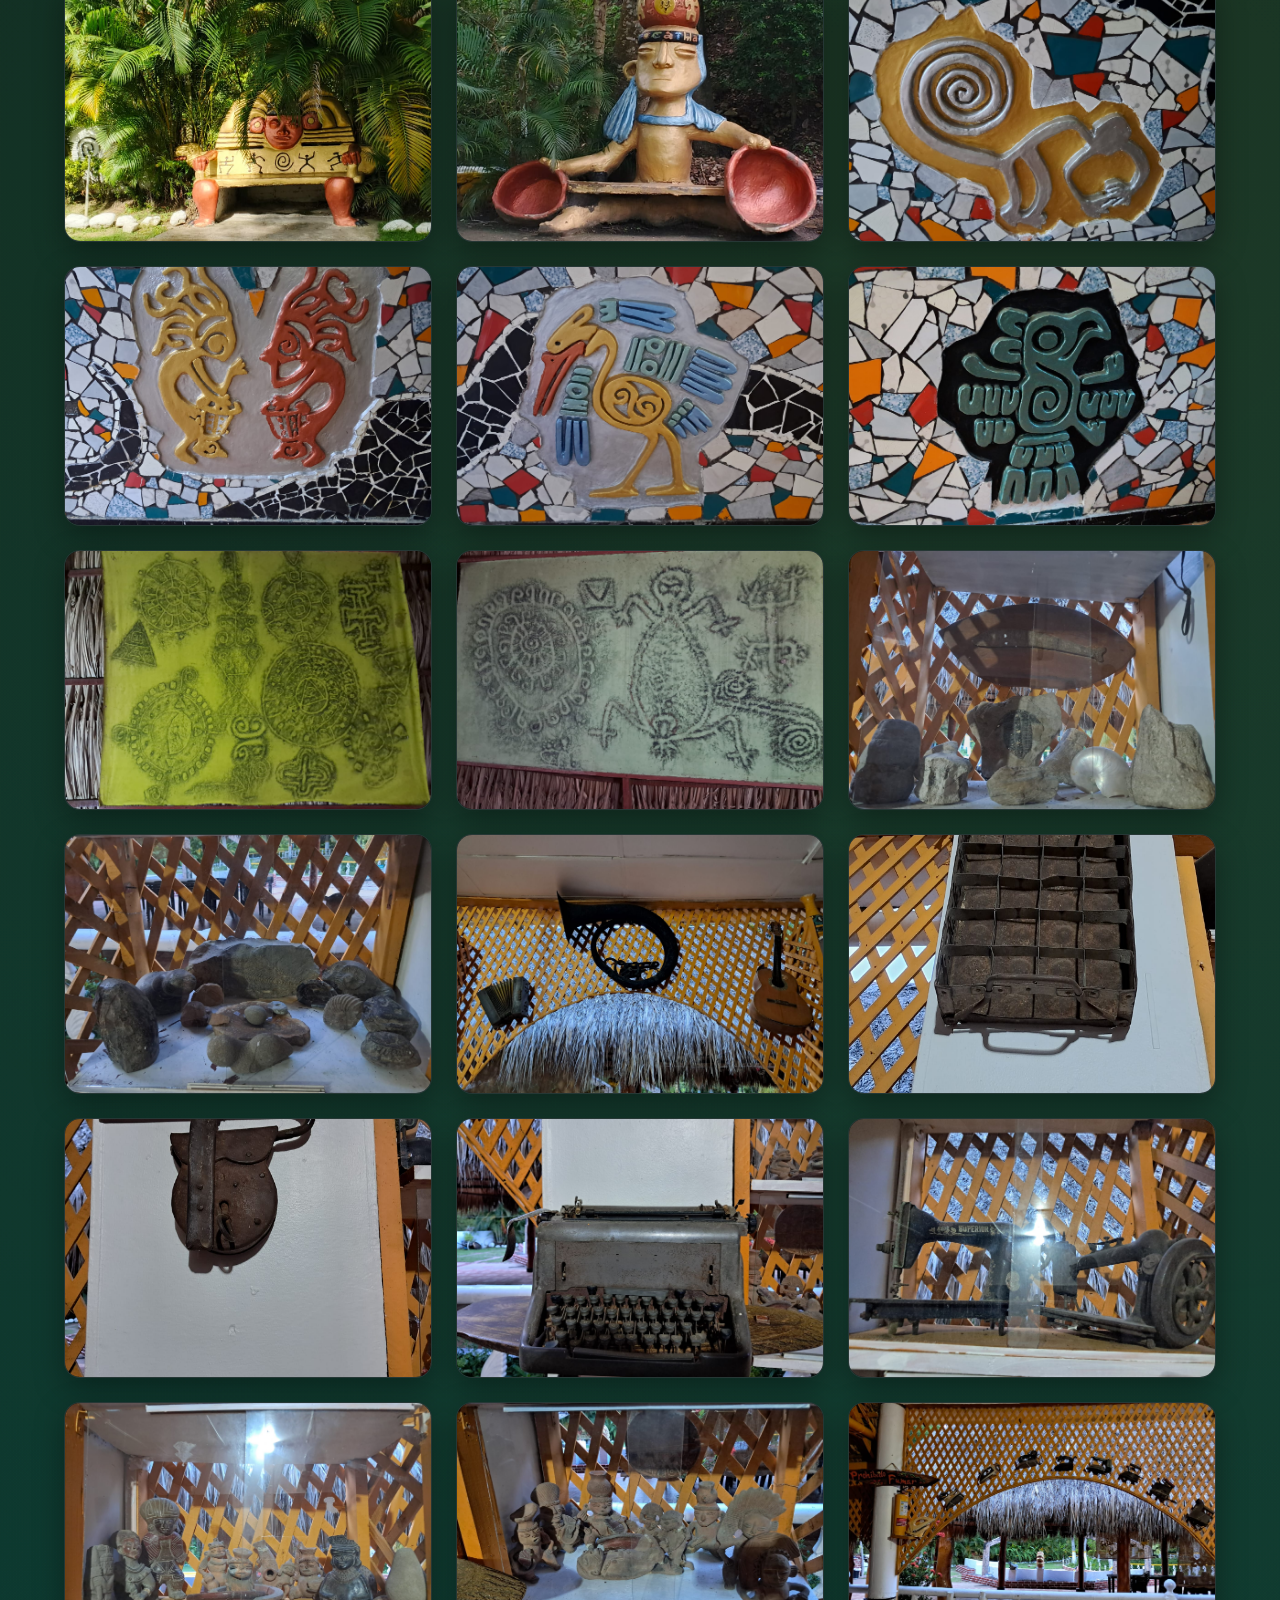
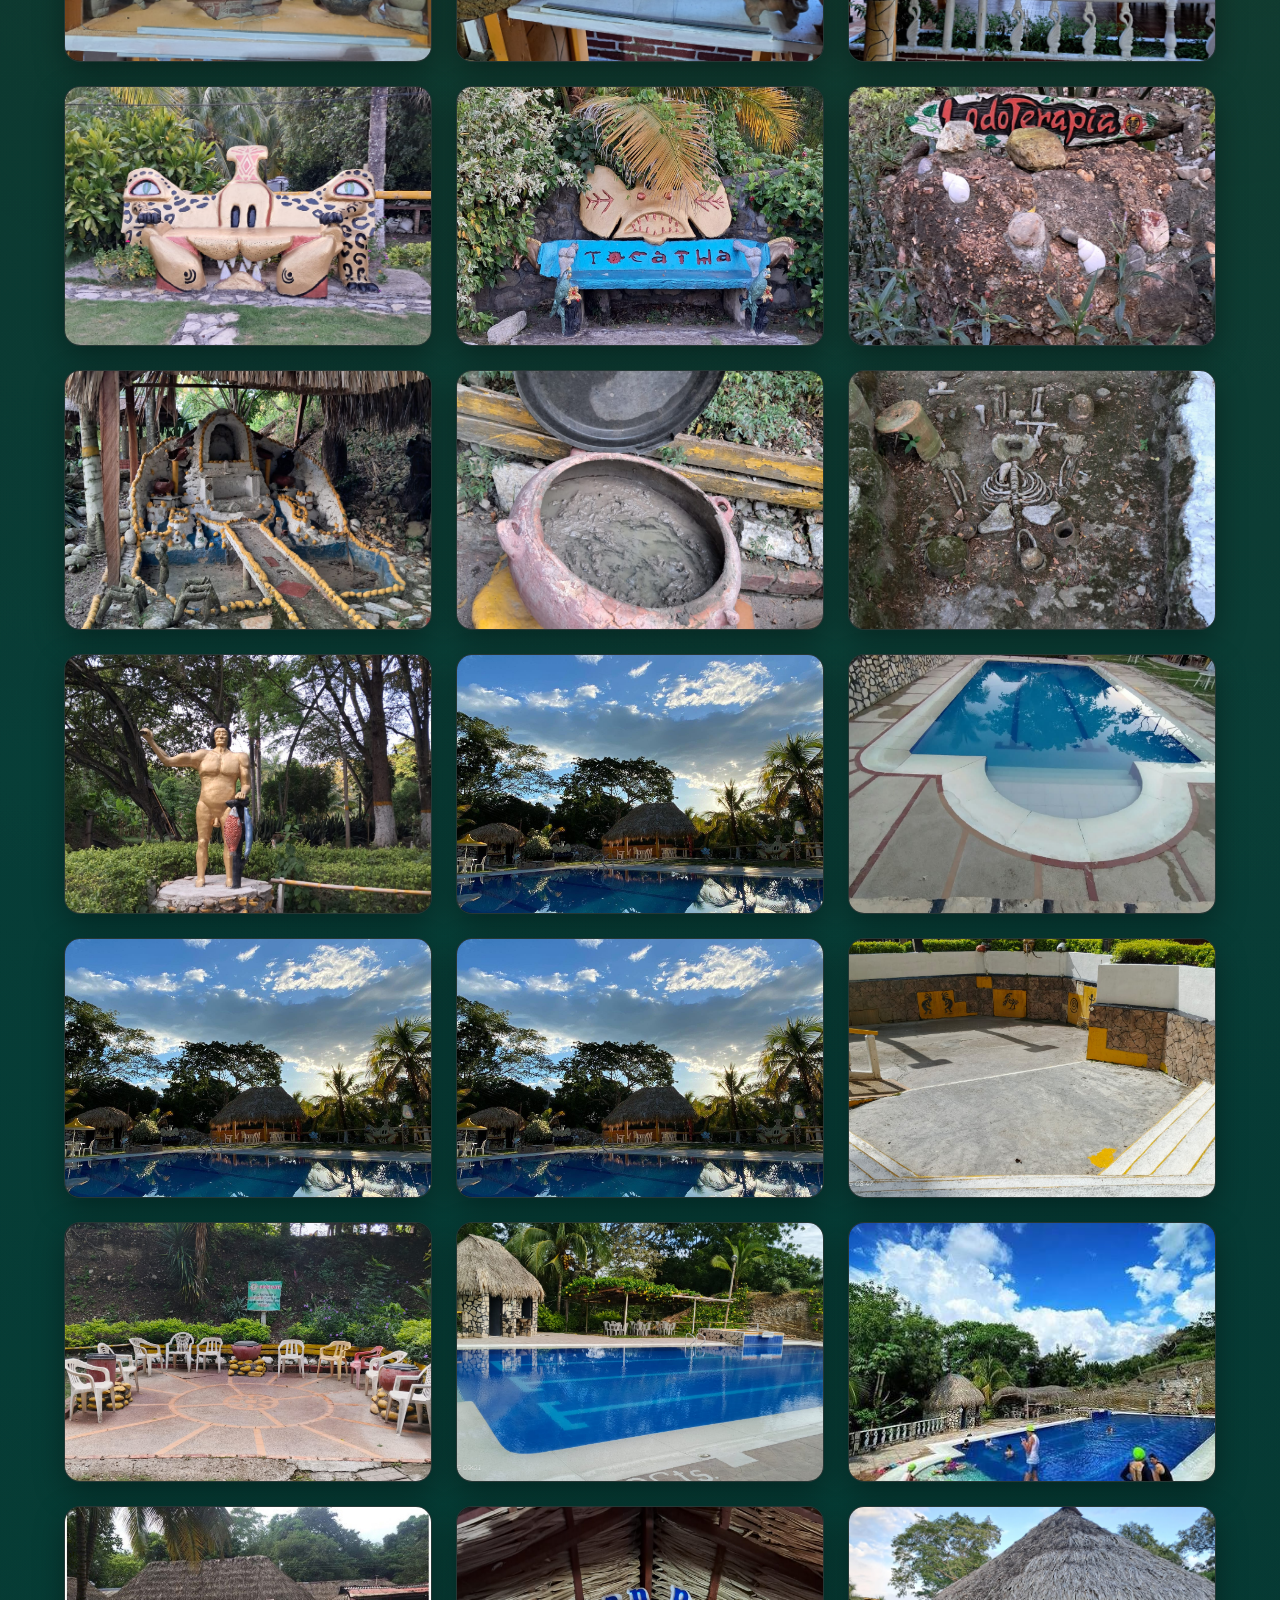
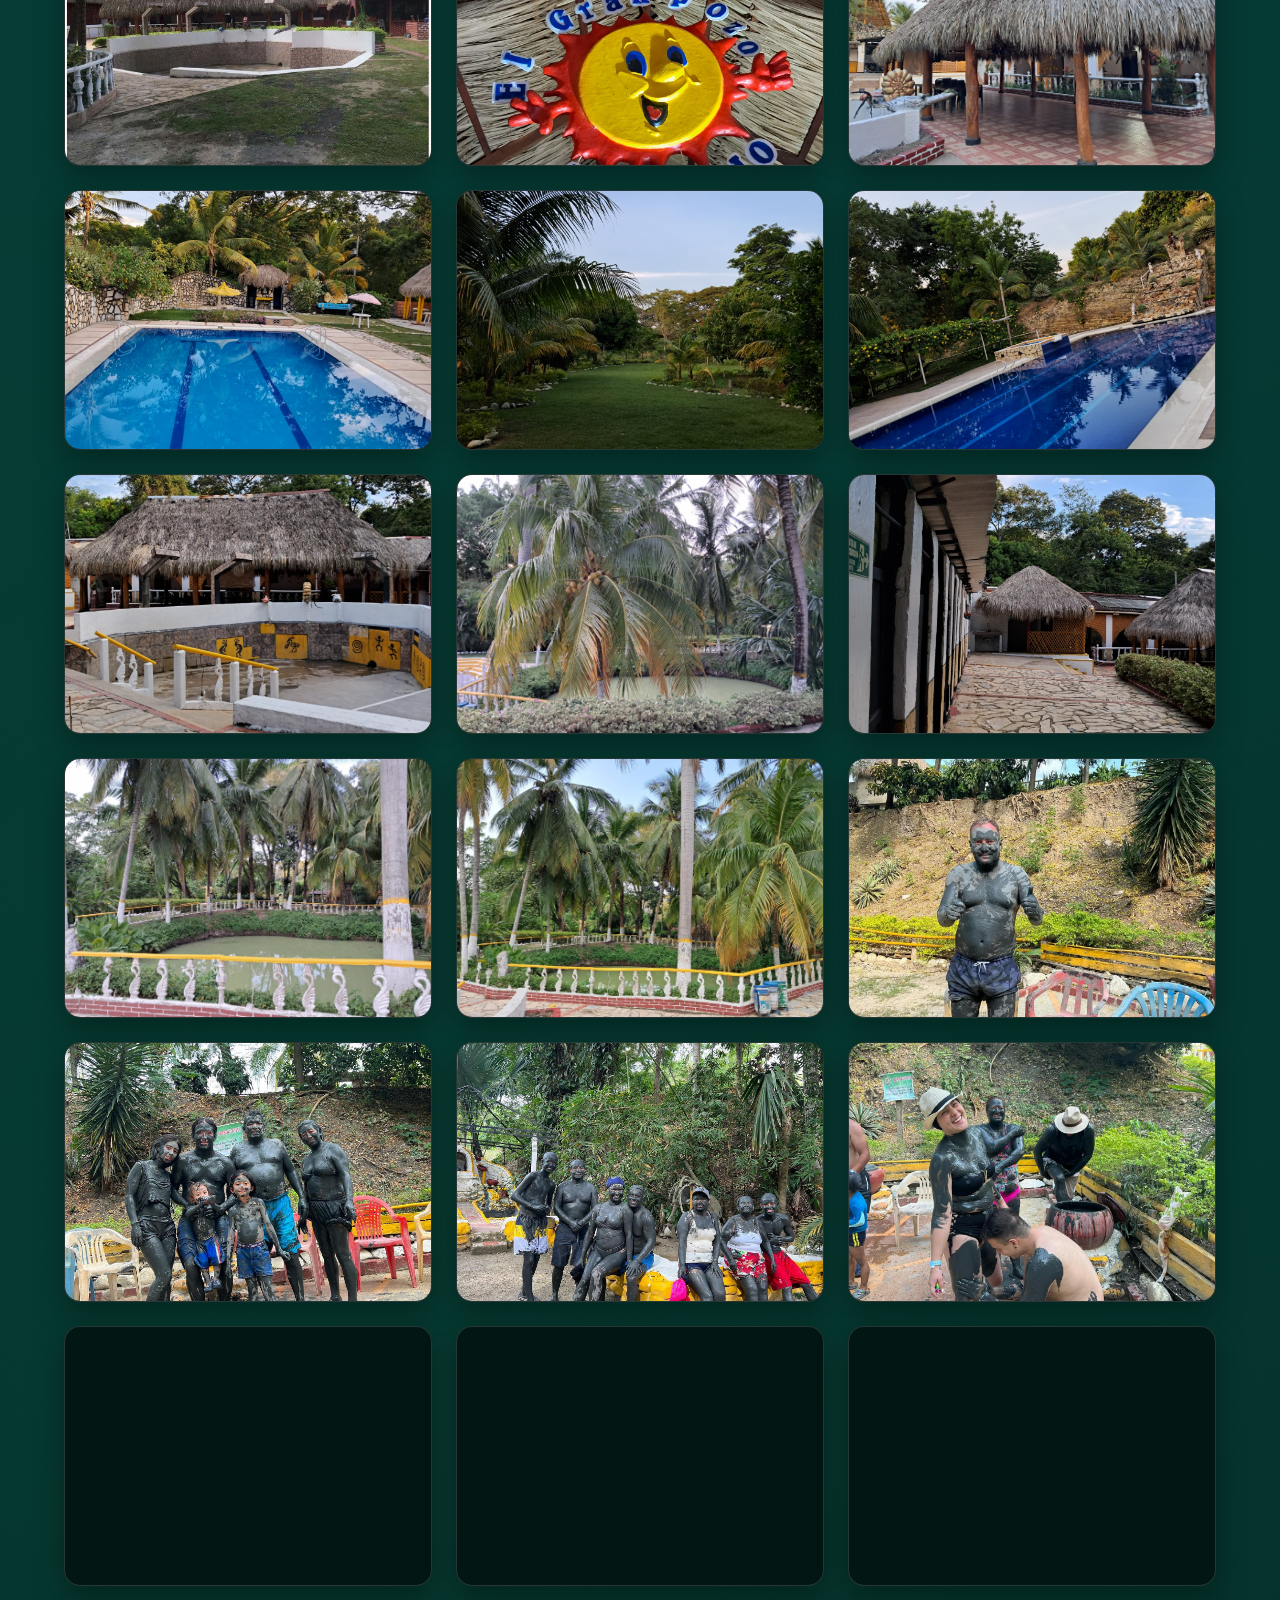
==== commit b09bd3ee: "instalacion de codigo de seguimiento" ====
--- a/index.html
+++ b/index.html
@@ -1,6 +1,15 @@
 <!DOCTYPE html>
 <html lang="es">
-<head>
+<head
+    <!-- Google tag (gtag.js) -->
+<script async src="https://www.googletagmanager.com/gtag/js?id=G-MRHTGFEWKG"></script>
+<script>
+  window.dataLayer = window.dataLayer || [];
+  function gtag(){dataLayer.push(arguments);}
+  gtag('js', new Date());
+
+  gtag('config', 'G-MRHTGFEWKG');
+</script>
     <meta charset="UTF-8">
     <meta http-equiv="refresh" content="0; url=html/index.html">
     <title>Redirigiendo a El Gran Pozo Azufrado...</title>
